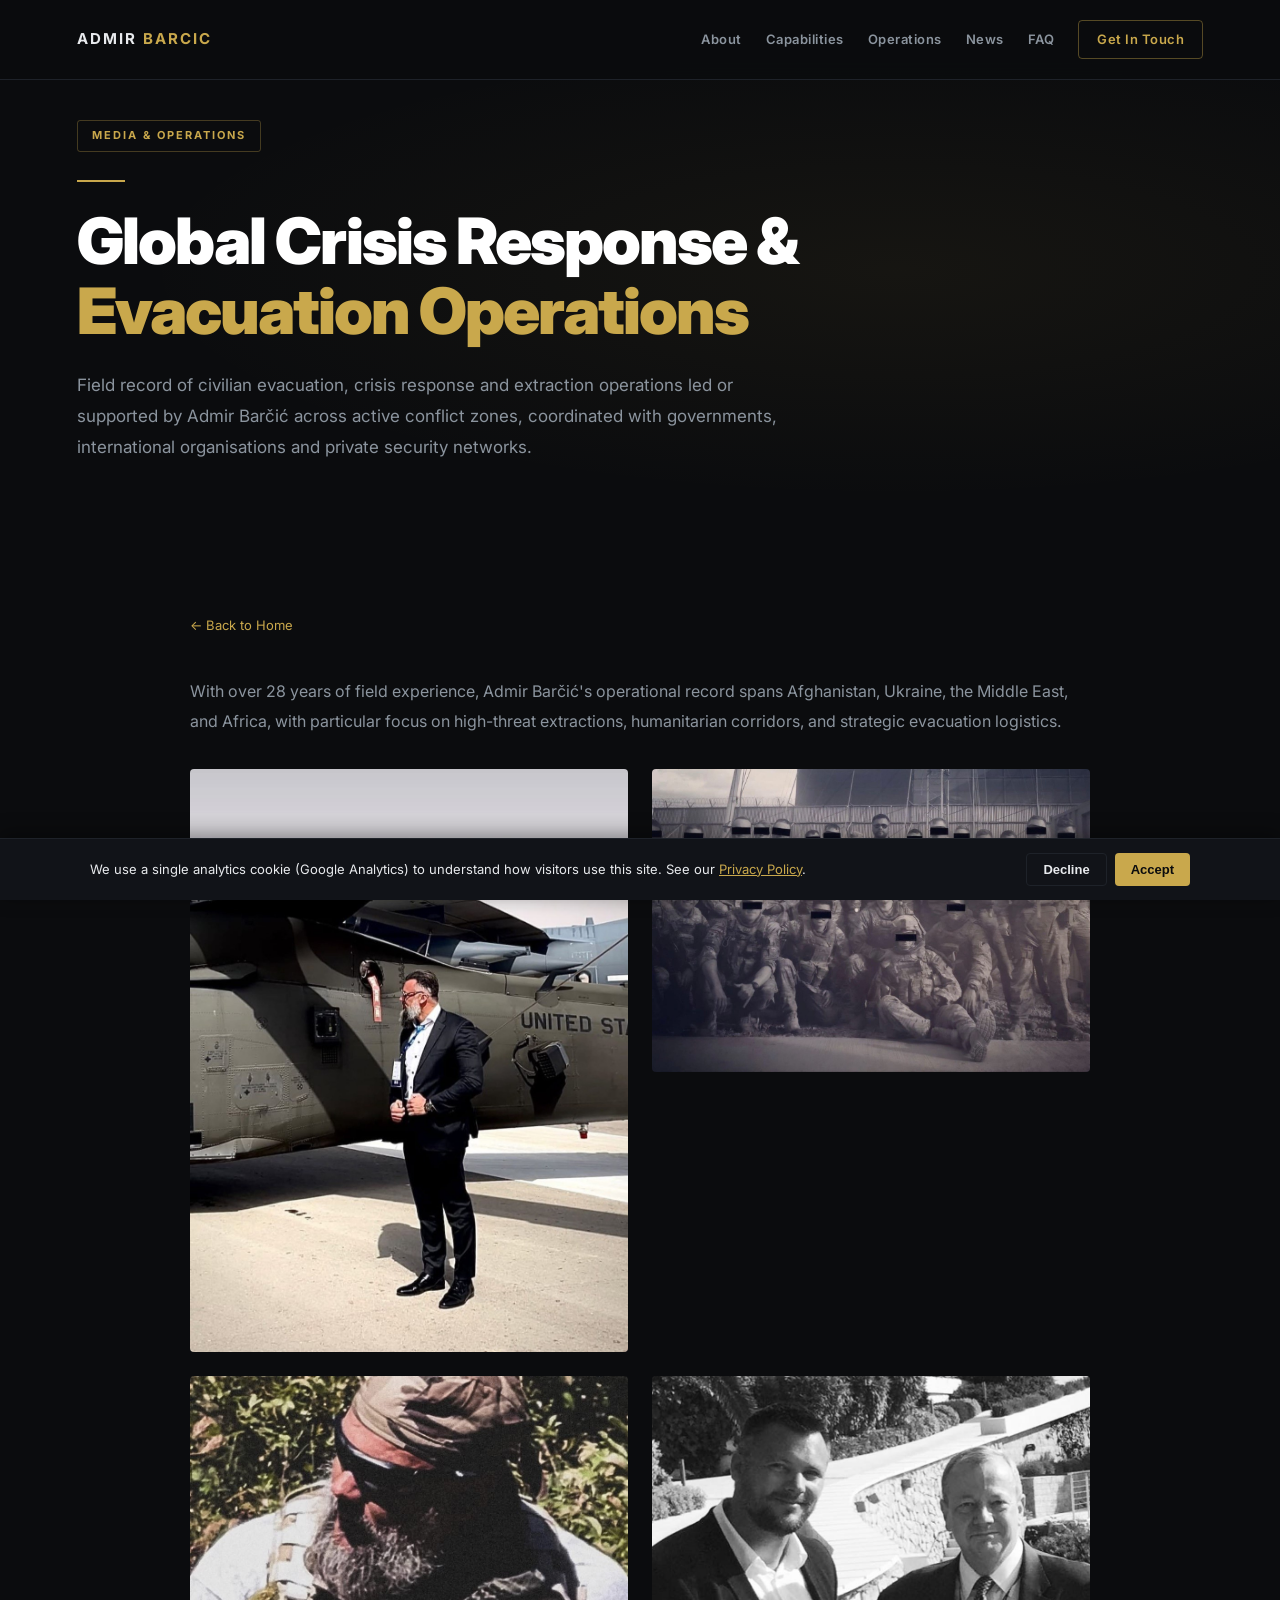
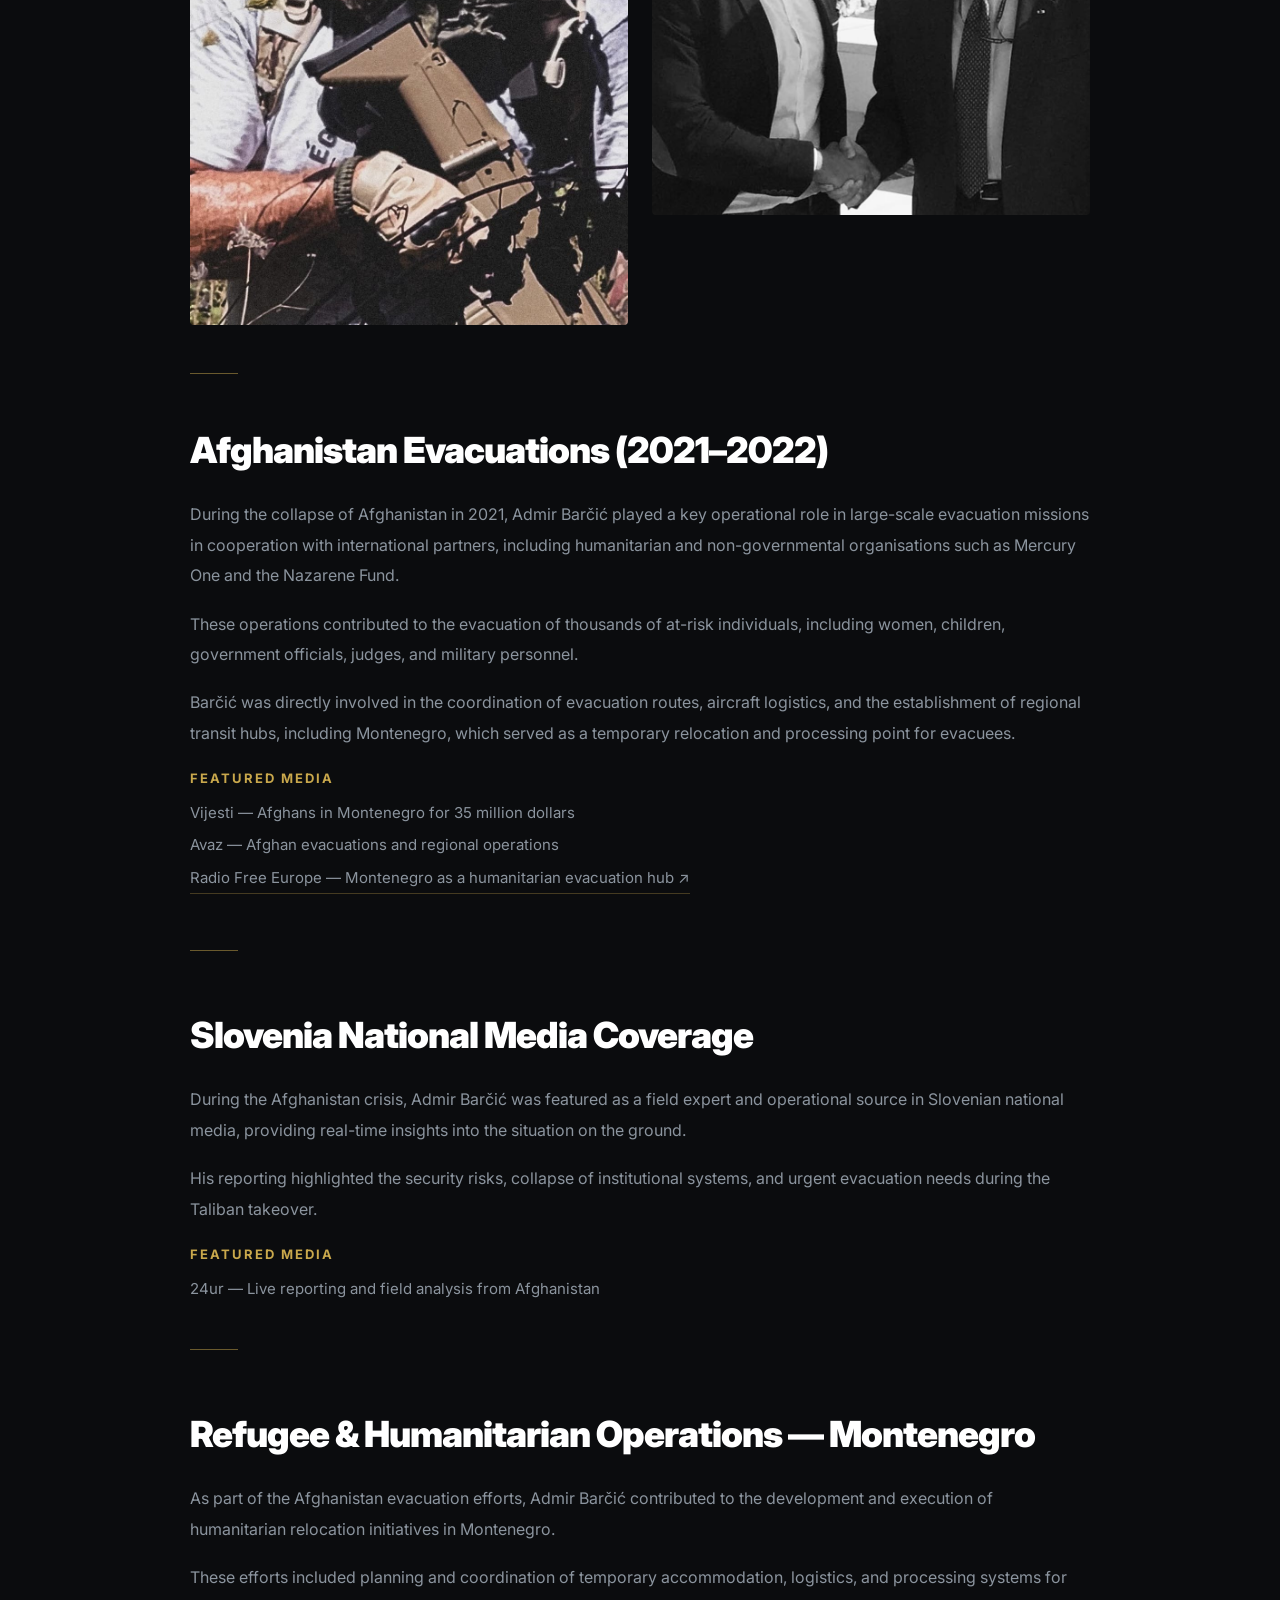
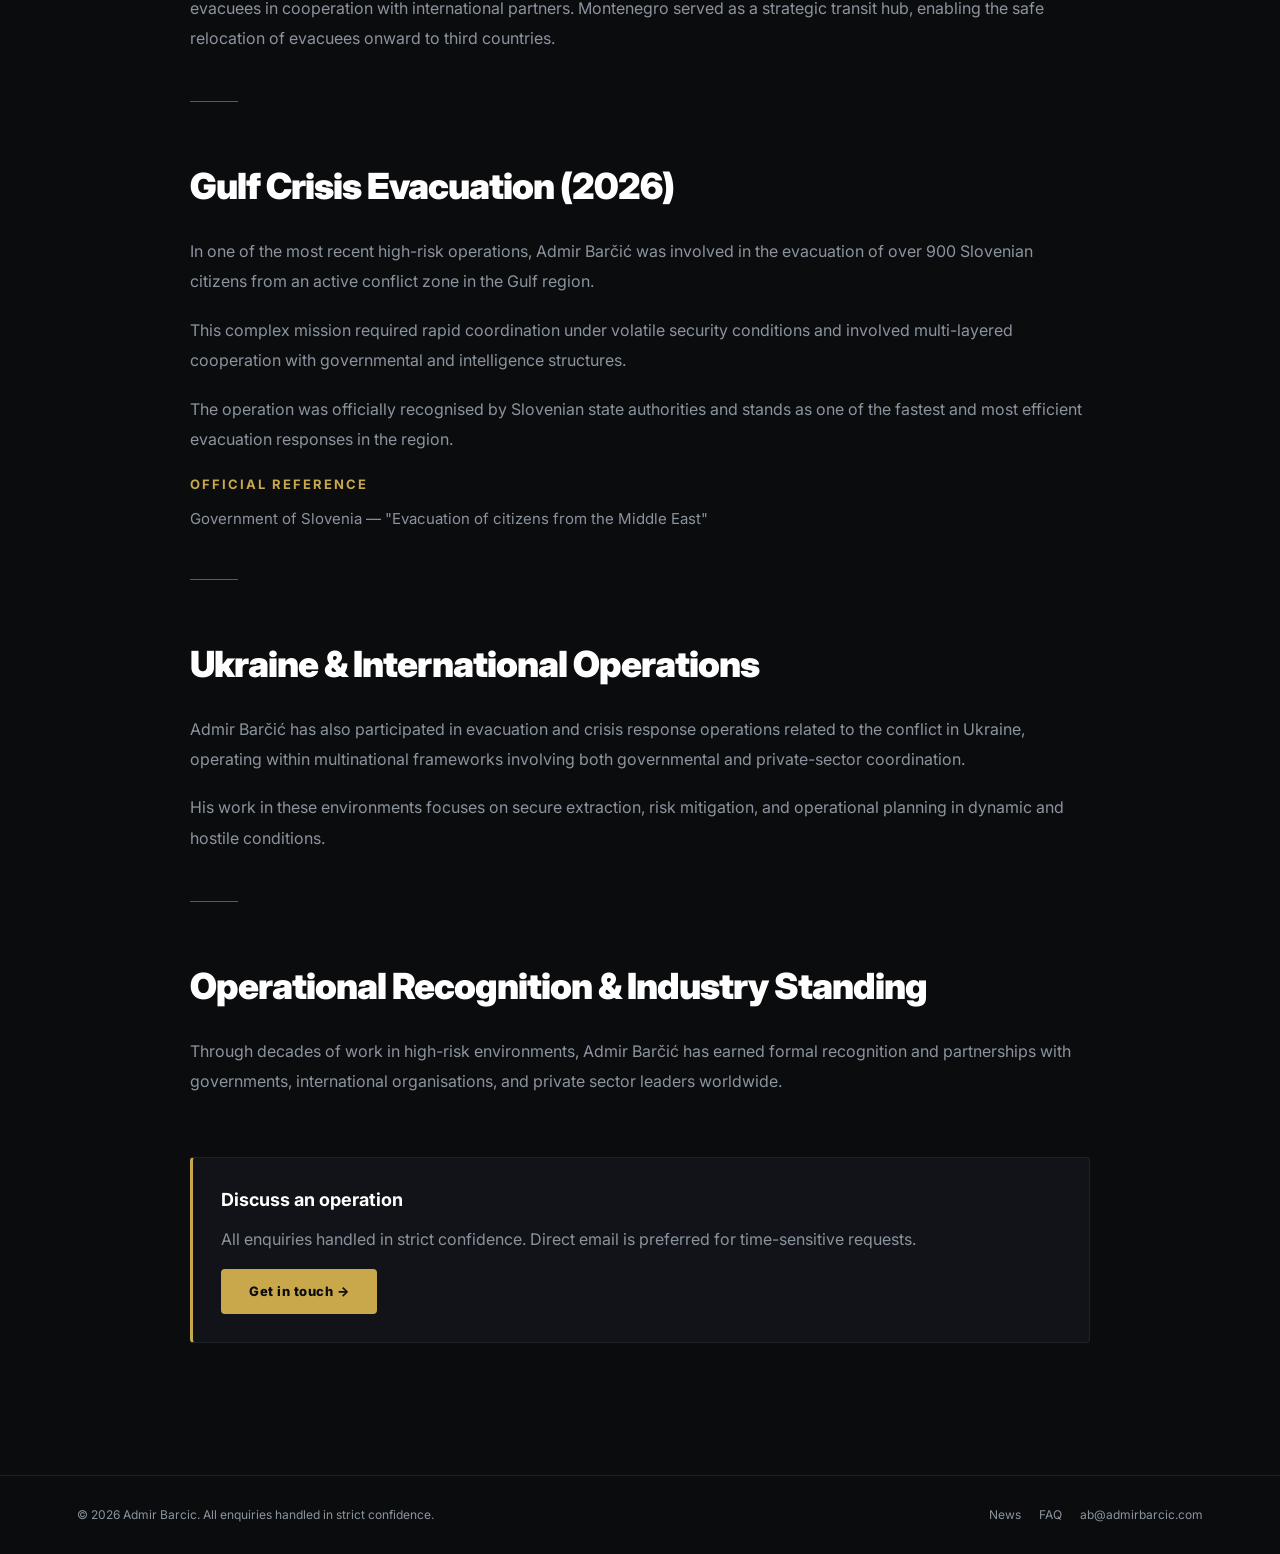
==== operations/index.html @ 255af3ea "AEO/SEO: add News/FAQ nav+footer links to operations page" ====
<!DOCTYPE html>
<html lang="en">
<head>
<meta charset="UTF-8">
<meta name="viewport" content="width=device-width,initial-scale=1">
<title>Operations — Global Crisis Response & Evacuation | Admir Barčić</title>
<meta name="description" content="Field record: Afghanistan evacuations (2021-2022), Slovenia national media coverage, Montenegro humanitarian hub, Gulf Crisis evacuation (2026), Ukraine operations.">
<meta name="robots" content="index, follow">
<link rel="canonical" href="https://admirbarcic.com/operations/">
<meta property="og:type" content="article">
<meta property="og:url" content="https://admirbarcic.com/operations/">
<meta property="og:title" content="Operations — Global Crisis Response & Evacuation | Admir Barčić">
<meta property="og:description" content="Field record spanning Afghanistan, Slovenia media coverage, Montenegro humanitarian hub, Gulf Crisis 2026, and Ukraine operations.">
<meta property="og:image" content="https://admirbarcic.com/og-image.png">
<meta name="twitter:card" content="summary_large_image">
<meta name="twitter:title" content="Operations — Global Crisis Response & Evacuation | Admir Barčić">
<meta name="twitter:description" content="Field record from Afghanistan to Ukraine to the Gulf.">
<meta name="twitter:image" content="https://admirbarcic.com/og-image.png">
<link rel="icon" type="image/svg+xml" href="data:image/svg+xml,<svg xmlns='http://www.w3.org/2000/svg' viewBox='0 0 100 100'><rect width='100' height='100' rx='12' fill='%230b0c0e'/><text y='.9em' font-size='80' x='10' fill='%23c9a84c' font-family='serif' font-weight='bold'>A</text></svg>">
<link rel="preconnect" href="https://fonts.googleapis.com">
<link rel="preconnect" href="https://fonts.gstatic.com" crossorigin>
<link href="https://fonts.googleapis.com/css2?family=Inter:wght@400;500;600;700;800;900&display=swap" rel="stylesheet">
<script type="application/ld+json">
{"@context":"https://schema.org","@graph":[
{"@type":"Article","@id":"https://admirbarcic.com/operations/#article","headline":"Global Crisis Response & Evacuation Operations","url":"https://admirbarcic.com/operations/","author":{"@id":"https://admirbarcic.com/#person"},"publisher":{"@id":"https://admirbarcic.com/#person"},"inLanguage":"en","image":"https://admirbarcic.com/og-image.png"},
{"@type":"BreadcrumbList","itemListElement":[
{"@type":"ListItem","position":1,"name":"Home","item":"https://admirbarcic.com/"},
{"@type":"ListItem","position":2,"name":"Operations","item":"https://admirbarcic.com/operations/"}
]}
]}
</script>
<style>
*{box-sizing:border-box;margin:0;padding:0}
:root{--bg:#0b0c0e;--surface:#111318;--border:#1e2229;--text:#e8eaed;--muted:#8b949e;--accent:#c9a84c;--accent-dim:rgba(201,168,76,.1)}
html,body{background:var(--bg);color:var(--text);font-family:'Inter',sans-serif;line-height:1.6;-webkit-font-smoothing:antialiased;overflow-x:hidden}
nav{position:fixed;top:0;left:0;right:0;z-index:100;padding:20px 6%;display:flex;justify-content:space-between;align-items:center;border-bottom:1px solid var(--border);background:rgba(11,12,14,.92);backdrop-filter:blur(12px)}
.logo{font-size:15px;font-weight:700;letter-spacing:2px;text-transform:uppercase;color:var(--text);text-decoration:none}
.logo span{color:var(--accent)}
nav .nav-link{font-size:13px;font-weight:600;color:var(--muted);text-decoration:none;padding:8px 0;letter-spacing:.5px;transition:.2s}
nav .nav-link:hover{color:var(--accent)}
nav .nav-cta{font-size:13px;font-weight:600;color:var(--accent);text-decoration:none;border:1px solid rgba(201,168,76,.4);padding:8px 18px;border-radius:4px;letter-spacing:.5px;transition:.2s}
nav .nav-cta:hover{background:var(--accent-dim)}
nav .nav-links{display:flex;gap:24px;align-items:center;flex-wrap:wrap}
.hero{min-height:60vh;display:flex;align-items:center;padding:120px 6% 60px;position:relative;overflow:hidden}
.hero::before{content:'';position:absolute;top:0;left:0;right:0;bottom:0;background:radial-gradient(ellipse at 70% 50%,rgba(201,168,76,.06) 0%,transparent 60%)}
.hero-inner{max-width:900px;position:relative;z-index:1}
.hero-badge{display:inline-flex;align-items:center;gap:8px;font-size:11px;font-weight:700;text-transform:uppercase;letter-spacing:2px;color:var(--accent);margin-bottom:28px;padding:6px 14px;border:1px solid rgba(201,168,76,.3);border-radius:3px}
h1{font-size:clamp(36px,6vw,64px);font-weight:900;letter-spacing:-2px;line-height:1.1;margin-bottom:24px;color:#fff}
h1 span{color:var(--accent)}
.hero-sub{font-size:17px;color:var(--muted);max-width:720px;line-height:1.8}
.hero-divider{width:48px;height:2px;background:var(--accent);margin-bottom:24px}
section{padding:72px 6%}
.section-inner{max-width:900px;margin:0 auto}
h2{font-size:clamp(24px,3.4vw,36px);font-weight:900;letter-spacing:-1px;color:#fff;margin:56px 0 20px}
h2:first-of-type{margin-top:0}
p{font-size:16px;color:var(--muted);line-height:1.9;margin-bottom:18px}
strong{color:#fff}
.divider{width:48px;height:1px;background:var(--accent);margin:48px 0;opacity:.5}
.gallery{display:grid;grid-template-columns:repeat(2,1fr);gap:24px;margin:32px 0 48px}
@media(max-width:768px){.gallery{grid-template-columns:1fr}}
.gallery img{width:100%;height:auto;border-radius:4px;display:block}
.media-list{margin:20px 0}
.media-label{font-size:13px;font-weight:700;text-transform:uppercase;letter-spacing:2px;color:var(--accent);margin-bottom:12px;display:block}
.media-link{display:block;font-size:15px;color:var(--muted);text-decoration:none;margin-bottom:8px;line-height:1.6}
.media-link.external{border-bottom:1px solid rgba(201,168,76,.3);padding-bottom:3px;display:inline-block;transition:.2s}
.media-link.external:hover{color:var(--accent);border-bottom-color:var(--accent)}
.cta-inline{background:var(--surface);border:1px solid var(--border);border-left:3px solid var(--accent);padding:28px;border-radius:4px;margin:60px 0}
.cta-inline h3{color:#fff;font-size:18px;margin:0 0 10px}
.cta-inline p{margin:0 0 14px}
.cta-btn{display:inline-block;background:var(--accent);color:#0b0c0e;padding:12px 28px;font-size:13px;font-weight:800;text-decoration:none;letter-spacing:.5px;border-radius:4px;transition:.2s}
.cta-btn:hover{opacity:.85}
.back-link{display:inline-flex;align-items:center;gap:8px;font-size:13px;color:var(--accent);text-decoration:none;margin-bottom:40px;transition:.2s}
.back-link:hover{opacity:.7}
footer{border-top:1px solid var(--border);padding:28px 6%;display:flex;justify-content:space-between;align-items:center;flex-wrap:wrap;gap:12px}
footer p{font-size:12px;color:var(--muted);margin:0}
footer a{font-size:12px;color:var(--muted);text-decoration:none}
footer a:hover{color:var(--accent)}
</style>
</head>
<body>

<nav>
<a href="/" class="logo">Admir <span>Barcic</span></a>
<div class="nav-links">
<a href="/about.html" class="nav-link">About</a>
<a href="/capabilities.html" class="nav-link">Capabilities</a>
<a href="/operations/" class="nav-link">Operations</a>
<a href="/#news" class="nav-link">News</a>
<a href="/faq.html" class="nav-link">FAQ</a>
<a href="/contact.html" class="nav-cta">Get In Touch</a>
</div>
</nav>

<div class="hero">
<div class="hero-inner">
<div class="hero-badge">Media & Operations</div>
<div class="hero-divider"></div>
<h1>Global Crisis Response &<br><span>Evacuation Operations</span></h1>
<p class="hero-sub">Field record of civilian evacuation, crisis response and extraction operations led or supported by Admir Barčić across active conflict zones, coordinated with governments, international organisations and private security networks.</p>
</div>
</div>

<section>
<div class="section-inner">
<a href="/" class="back-link">&larr; Back to Home</a>

<p>With over 28 years of field experience, Admir Barčić's operational record spans Afghanistan, Ukraine, the Middle East, and Africa, with particular focus on high-threat extractions, humanitarian corridors, and strategic evacuation logistics.</p>

<div class="gallery">
<img src="admir-1.jpg" alt="Admir Barčić - Field Operations" width="800" height="533" loading="lazy" decoding="async">
<img src="admir-2.jpg" alt="Global Crisis Response" width="800" height="533" loading="lazy" decoding="async">
<img src="admir-3.jpg" alt="Evacuation Operations" width="800" height="533" loading="lazy" decoding="async">
<img src="admir-4.jpg" alt="International Security Operations" width="800" height="533" loading="lazy" decoding="async">
</div>

<div class="divider"></div>

<h2>Afghanistan Evacuations (2021&ndash;2022)</h2>
<p>During the collapse of Afghanistan in 2021, Admir Barčić played a key operational role in large-scale evacuation missions in cooperation with international partners, including humanitarian and non-governmental organisations such as Mercury One and the Nazarene Fund.</p>
<p>These operations contributed to the evacuation of thousands of at-risk individuals, including women, children, government officials, judges, and military personnel.</p>
<p>Barčić was directly involved in the coordination of evacuation routes, aircraft logistics, and the establishment of regional transit hubs, including Montenegro, which served as a temporary relocation and processing point for evacuees.</p>
<div class="media-list">
<span class="media-label">Featured Media</span>
<span class="media-link">Vijesti &mdash; Afghans in Montenegro for 35 million dollars</span>
<span class="media-link">Avaz &mdash; Afghan evacuations and regional operations</span>
<a href="https://www.rferl.org/a/afghanistan-refugees-temporary-shelter/31436583.html" target="_blank" rel="noopener" class="media-link external">Radio Free Europe &mdash; Montenegro as a humanitarian evacuation hub &#8599;</a>
</div>

<div class="divider"></div>

<h2>Slovenia National Media Coverage</h2>
<p>During the Afghanistan crisis, Admir Barčić was featured as a field expert and operational source in Slovenian national media, providing real-time insights into the situation on the ground.</p>
<p>His reporting highlighted the security risks, collapse of institutional systems, and urgent evacuation needs during the Taliban takeover.</p>
<div class="media-list">
<span class="media-label">Featured Media</span>
<span class="media-link">24ur &mdash; Live reporting and field analysis from Afghanistan</span>
</div>

<div class="divider"></div>

<h2>Refugee & Humanitarian Operations &mdash; Montenegro</h2>
<p>As part of the Afghanistan evacuation efforts, Admir Barčić contributed to the development and execution of humanitarian relocation initiatives in Montenegro.</p>
<p>These efforts included planning and coordination of temporary accommodation, logistics, and processing systems for evacuees in cooperation with international partners. Montenegro served as a strategic transit hub, enabling the safe relocation of evacuees onward to third countries.</p>

<div class="divider"></div>

<h2>Gulf Crisis Evacuation (2026)</h2>
<p>In one of the most recent high-risk operations, Admir Barčić was involved in the evacuation of over 900 Slovenian citizens from an active conflict zone in the Gulf region.</p>
<p>This complex mission required rapid coordination under volatile security conditions and involved multi-layered cooperation with governmental and intelligence structures.</p>
<p>The operation was officially recognised by Slovenian state authorities and stands as one of the fastest and most efficient evacuation responses in the region.</p>
<div class="media-list">
<span class="media-label">Official Reference</span>
<span class="media-link">Government of Slovenia &mdash; "Evacuation of citizens from the Middle East"</span>
</div>

<div class="divider"></div>

<h2>Ukraine & International Operations</h2>
<p>Admir Barčić has also participated in evacuation and crisis response operations related to the conflict in Ukraine, operating within multinational frameworks involving both governmental and private-sector coordination.</p>
<p>His work in these environments focuses on secure extraction, risk mitigation, and operational planning in dynamic and hostile conditions.</p>

<div class="divider"></div>

<h2>Operational Recognition & Industry Standing</h2>
<p>Through decades of work in high-risk environments, Admir Barčić has earned formal recognition and partnerships with governments, international organisations, and private sector leaders worldwide.</p>

<div class="cta-inline">
<h3>Discuss an operation</h3>
<p>All enquiries handled in strict confidence. Direct email is preferred for time-sensitive requests.</p>
<a href="/contact.html" class="cta-btn">Get in touch &rarr;</a>
</div>

</div>
</section>

<footer>
<p>&copy; 2026 Admir Barcic. All enquiries handled in strict confidence.</p>
<div style="display:flex;gap:18px;flex-wrap:wrap">
<a href="/#news">News</a>
<a href="/faq.html">FAQ</a>
<a href="mailto:ab@admirbarcic.com">ab@admirbarcic.com</a>
</div>
</footer>

<script src="/js/analytics.js" defer></script>

</body>
</html>
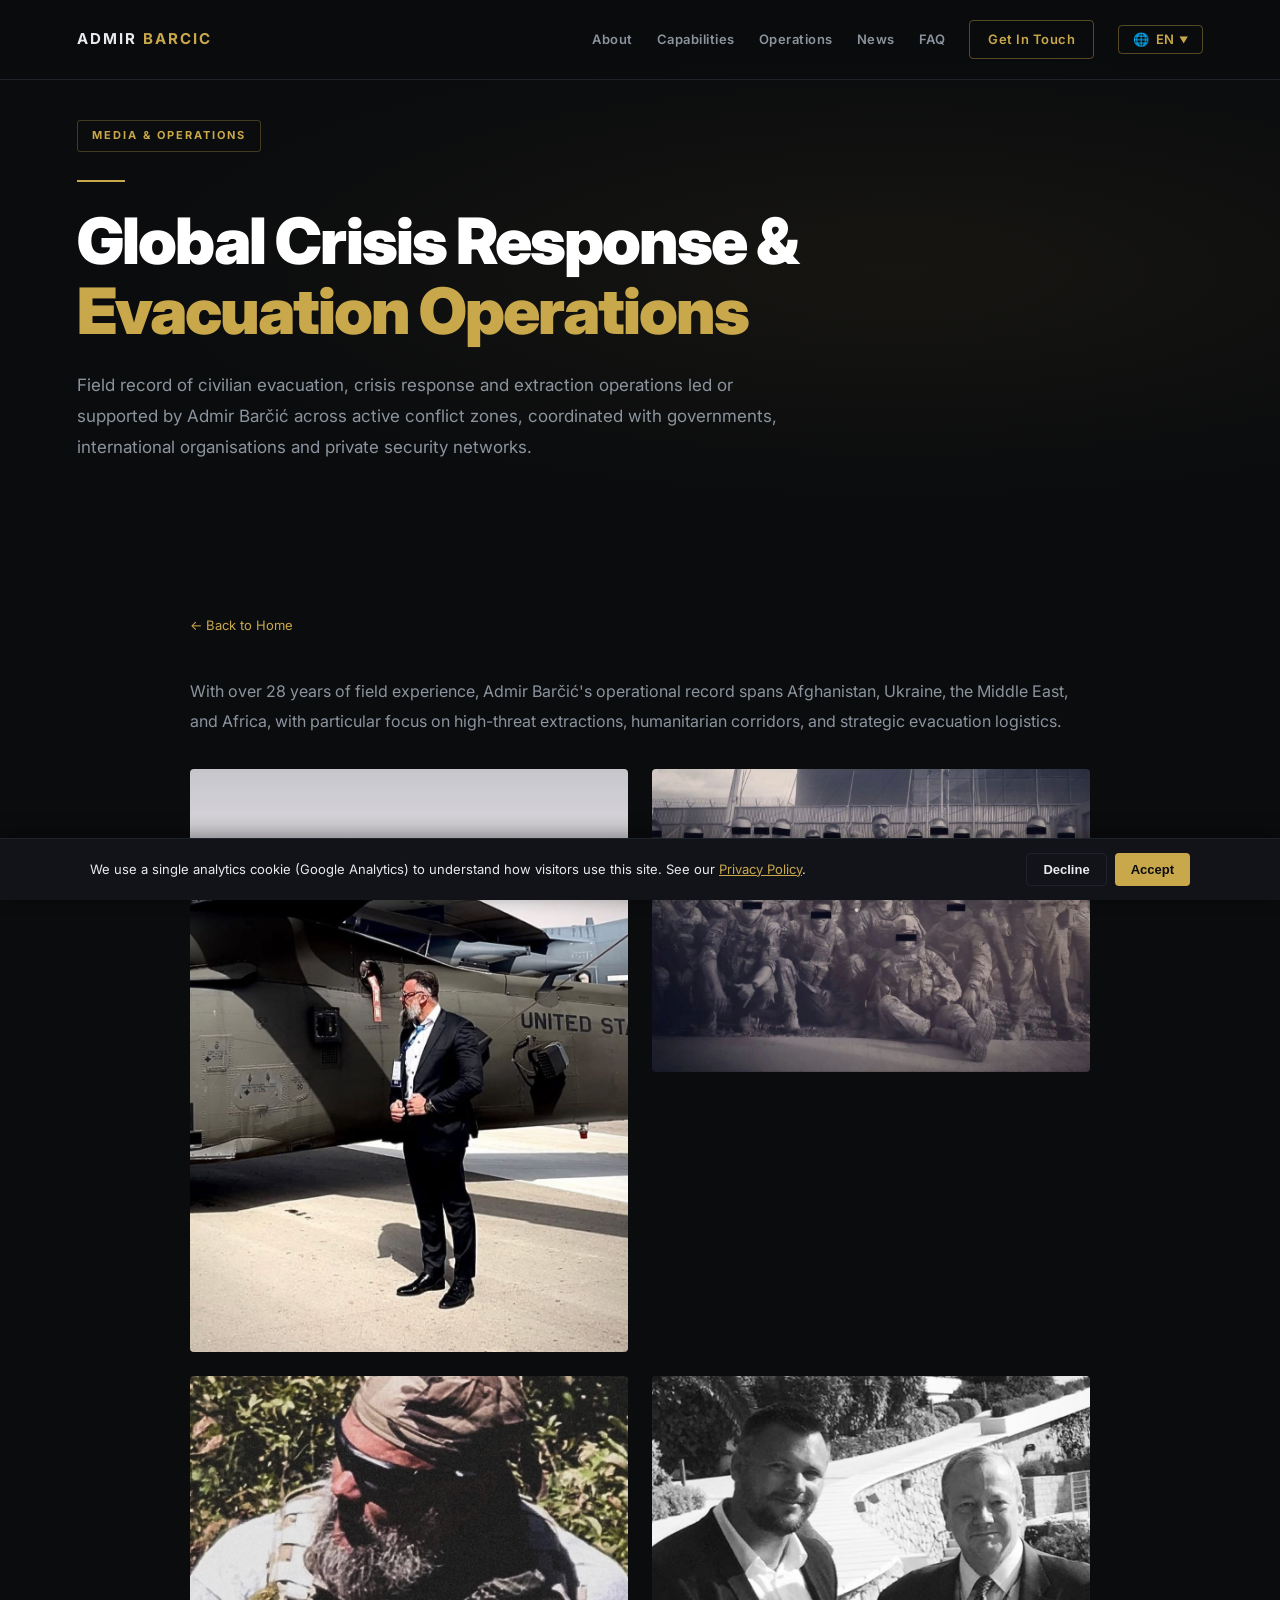
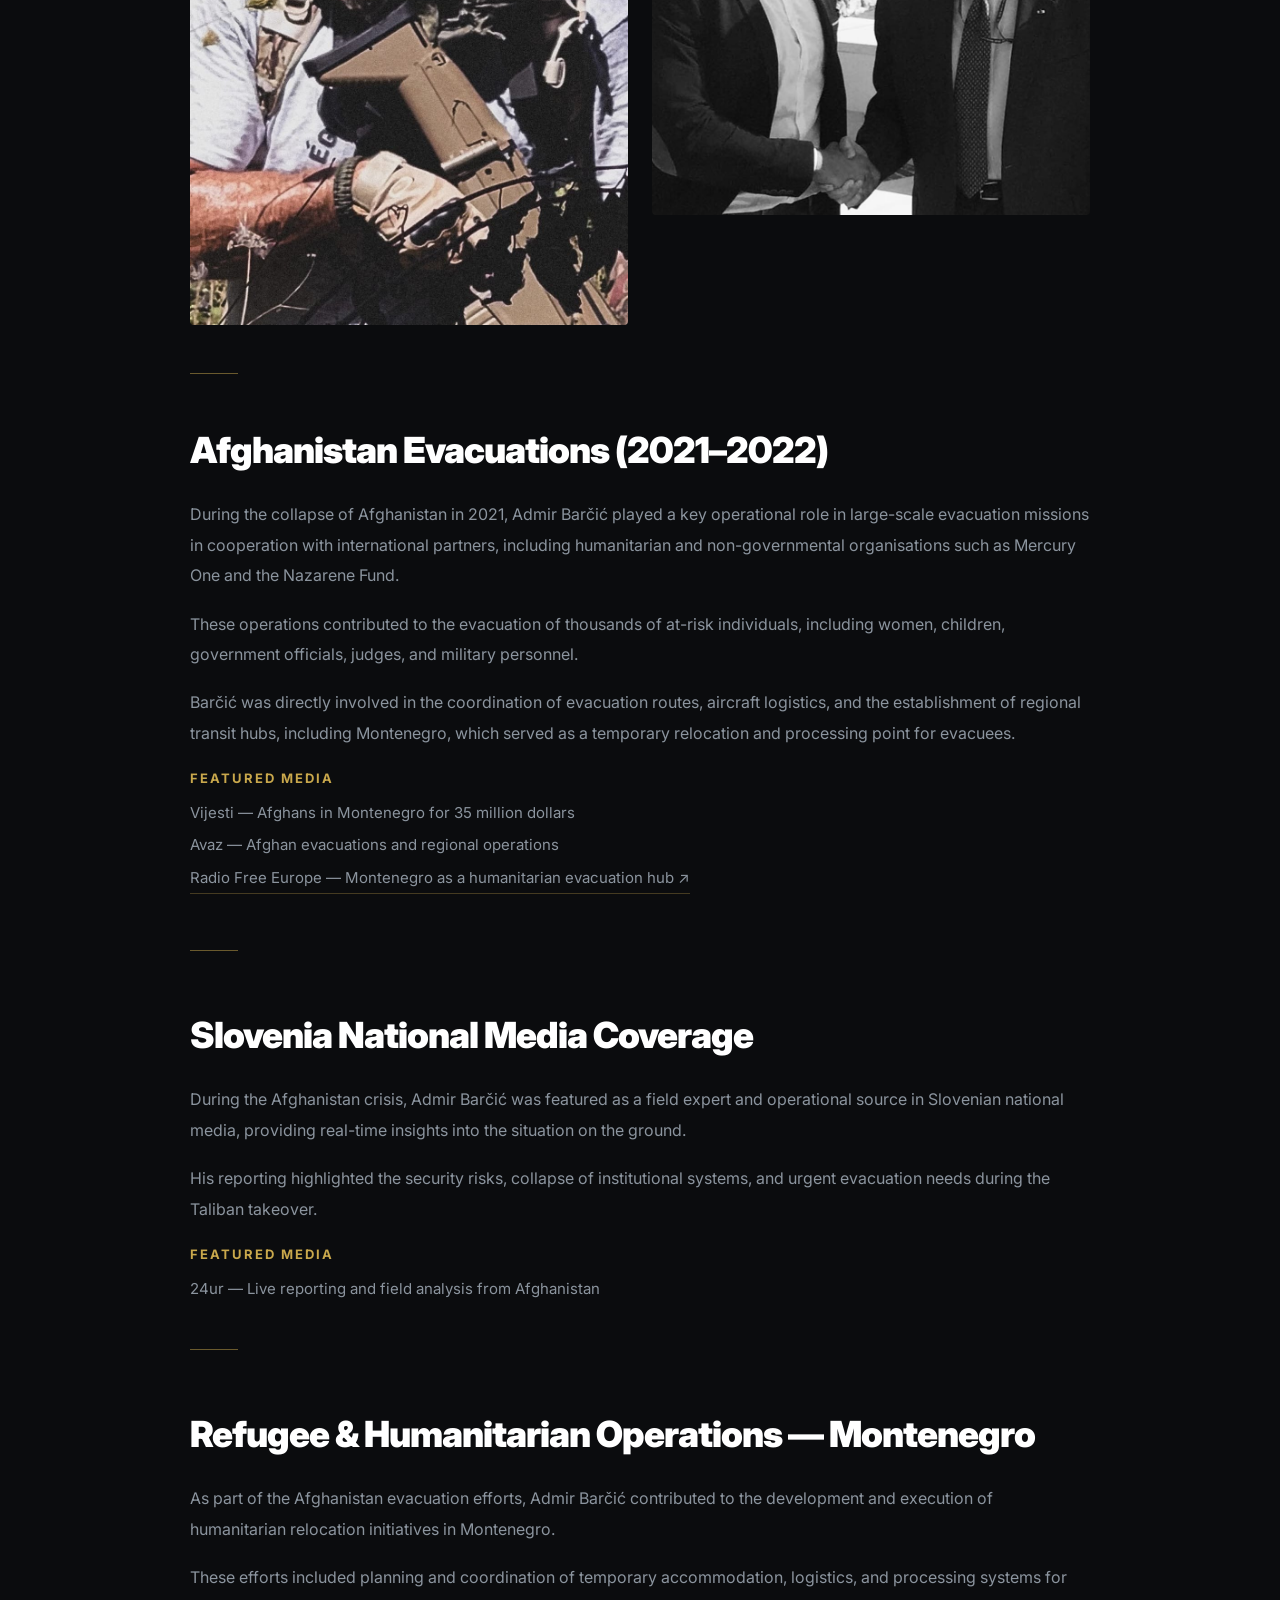
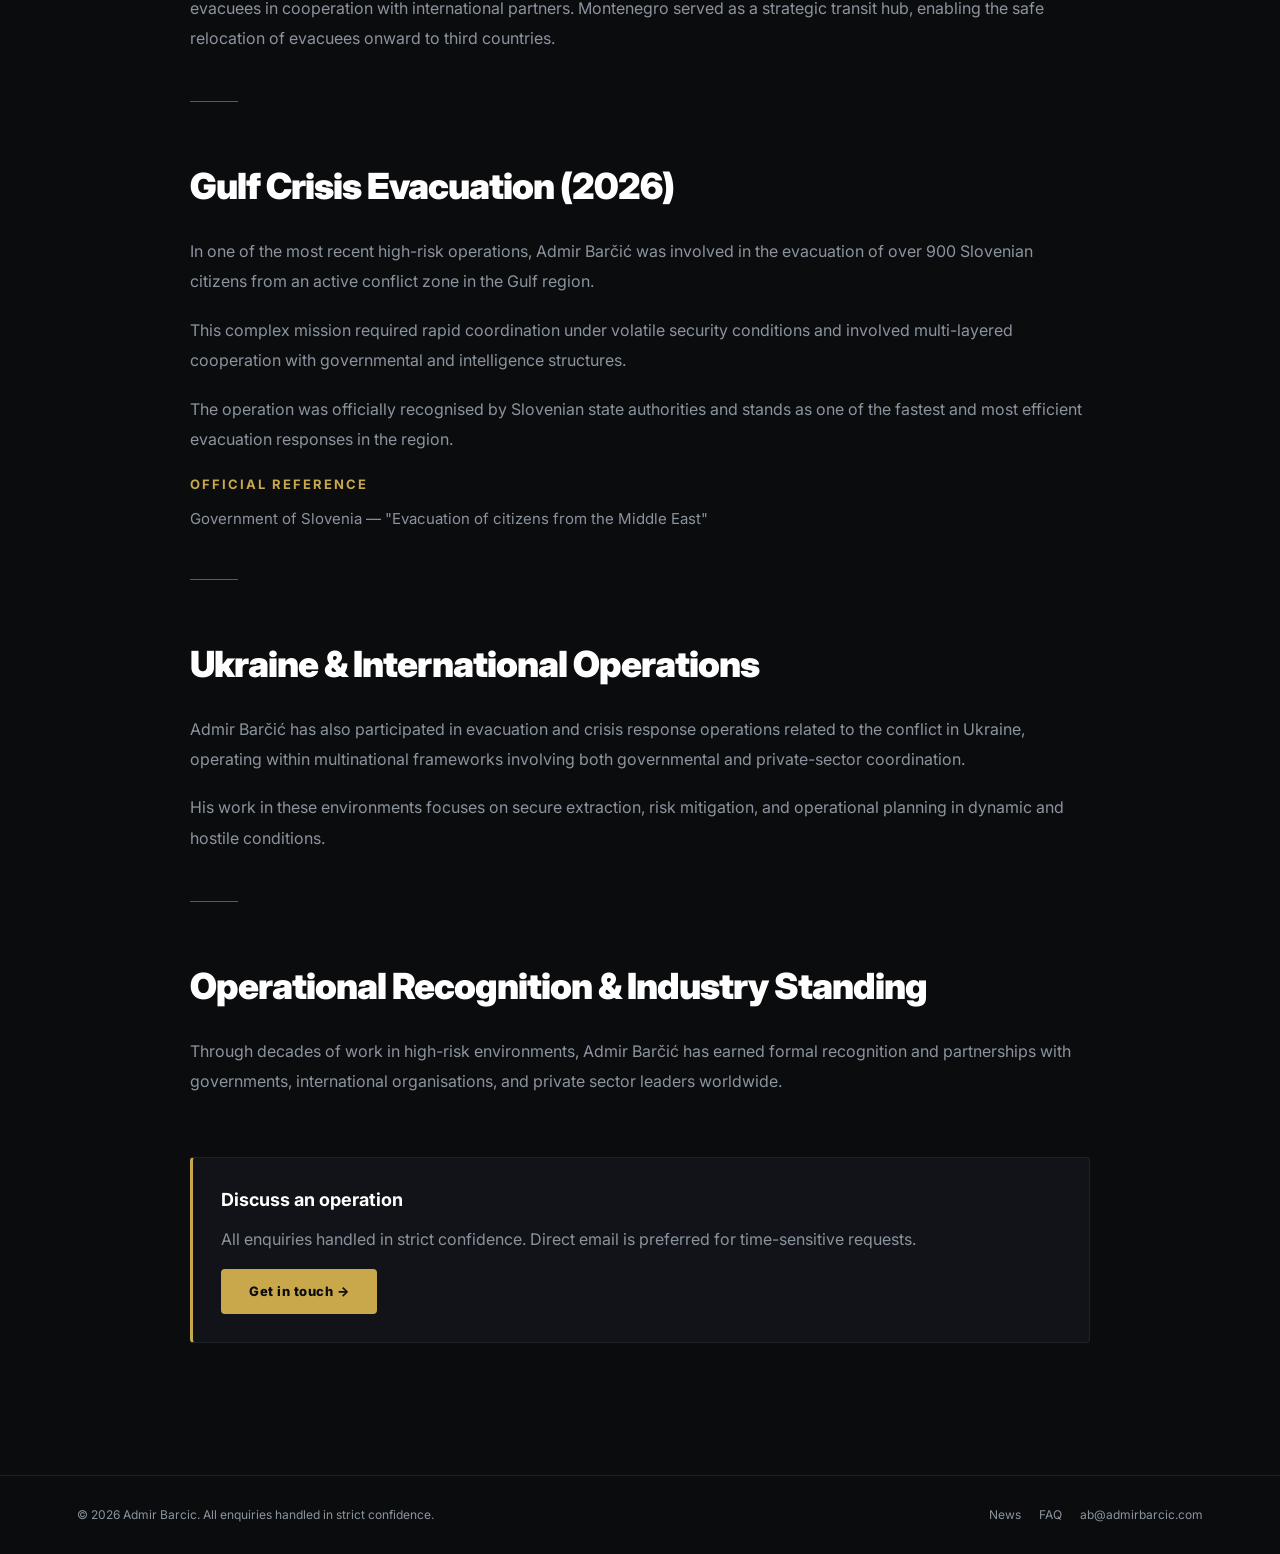
==== commit 56bc1595: "Add language switcher to all pages Restores the in-progress lang-switcher work: adds js/lang-switche" ====
--- a/operations/index.html
+++ b/operations/index.html
@@ -182,6 +182,7 @@
 </div>
 </footer>
 
+<script src="/js/lang-switcher.js" defer></script>
 <script src="/js/analytics.js" defer></script>
 
 </body>
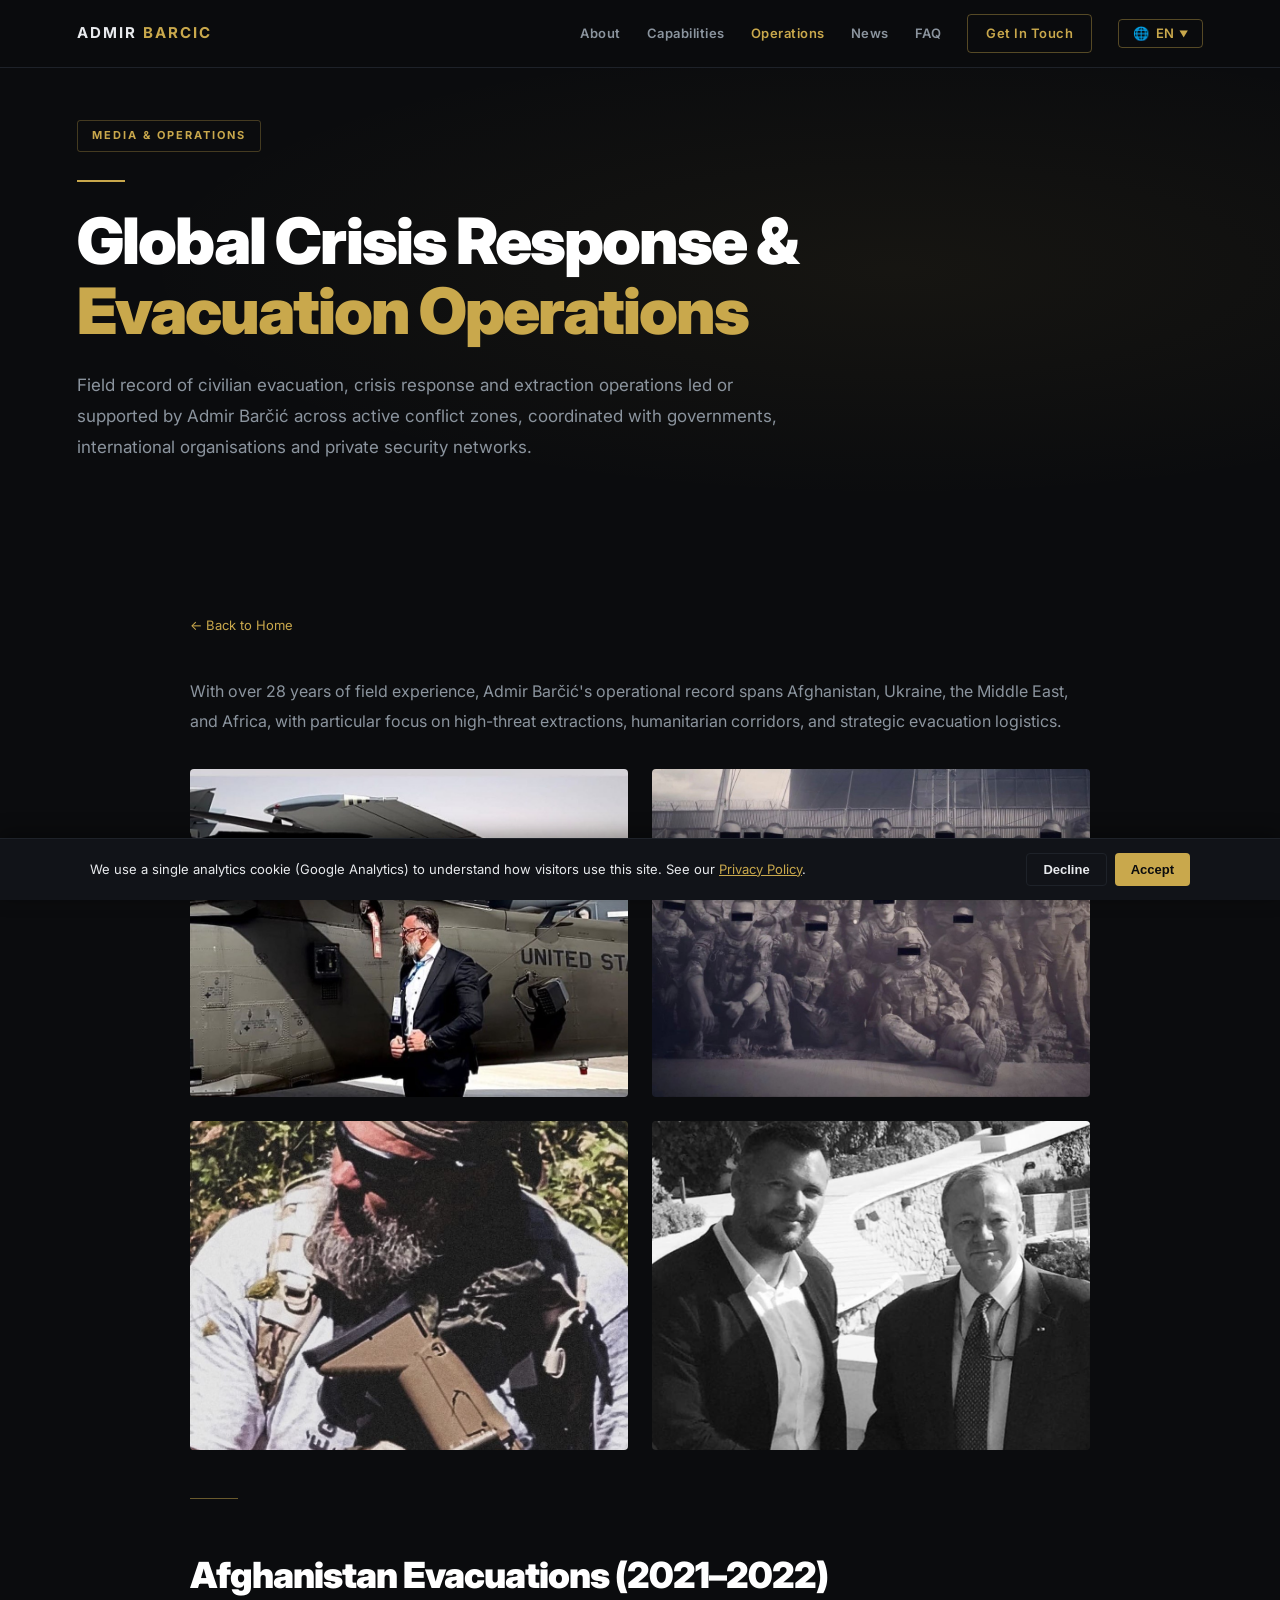
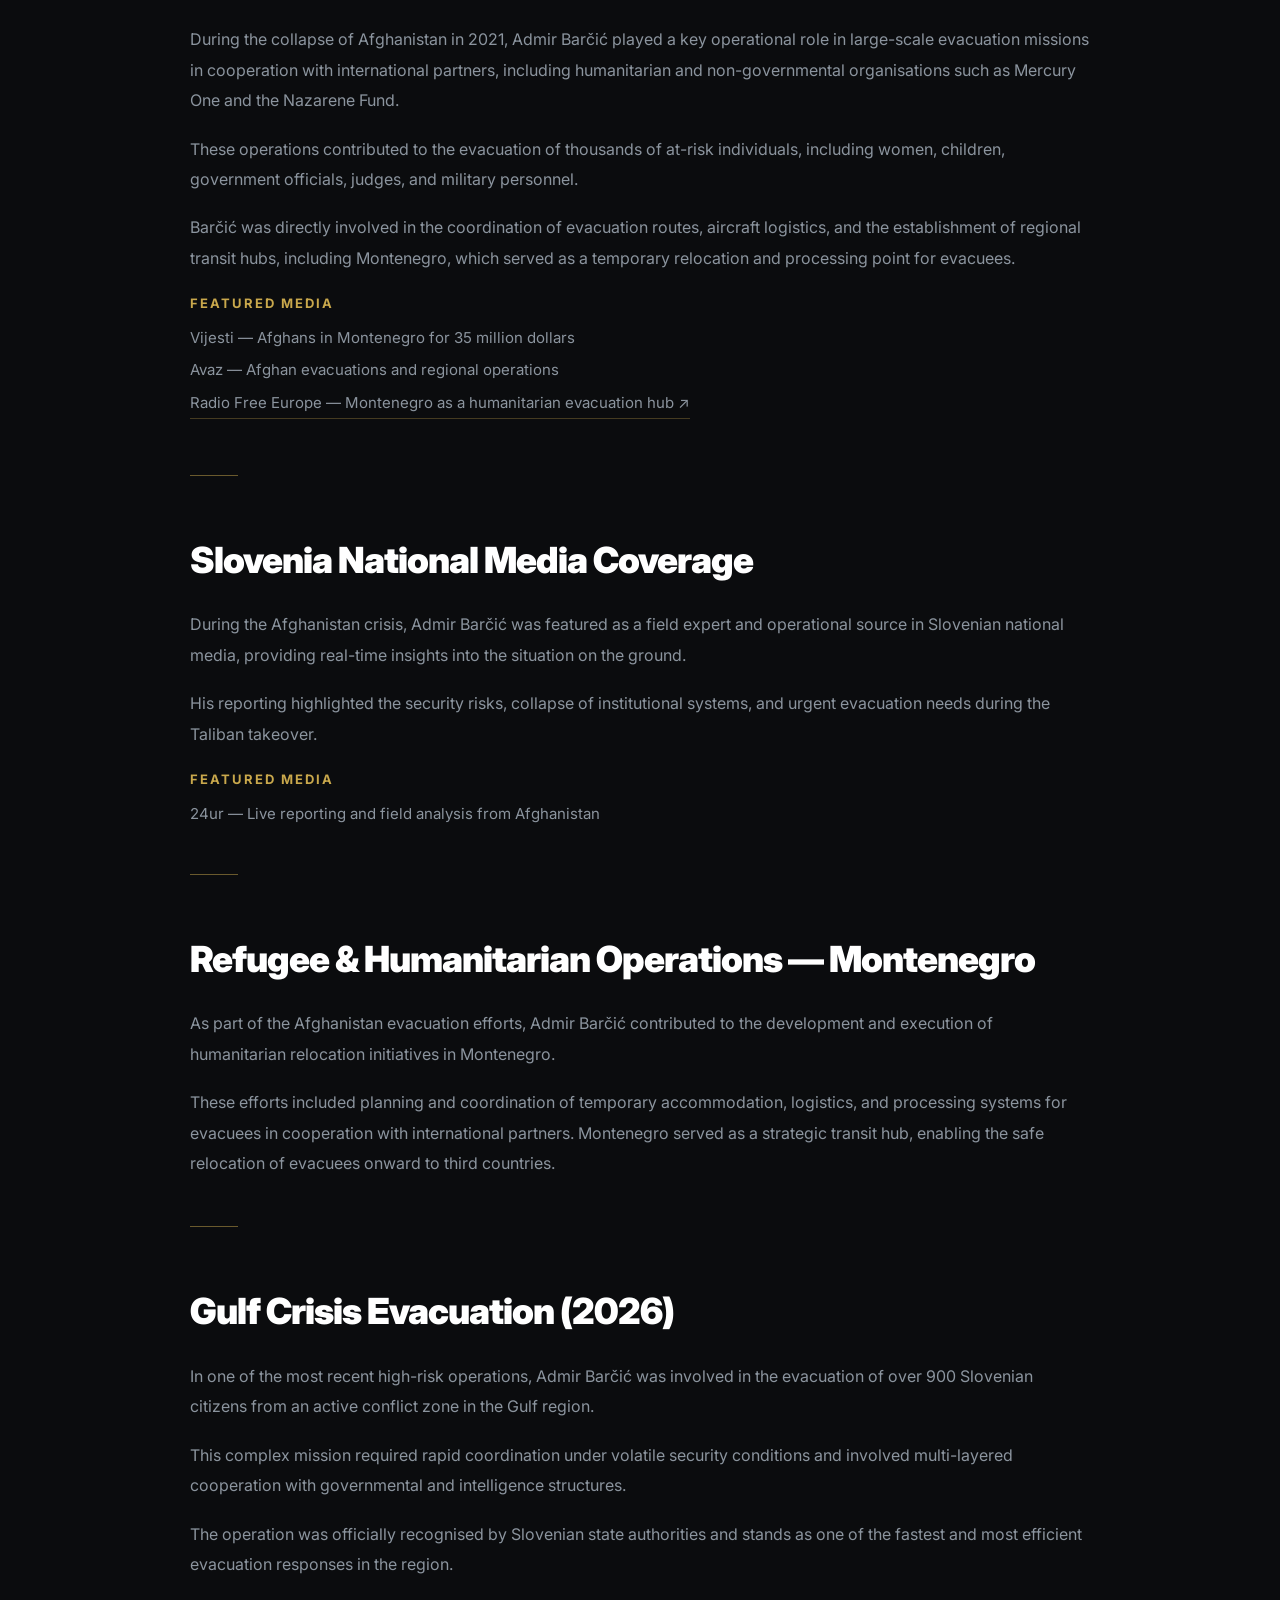
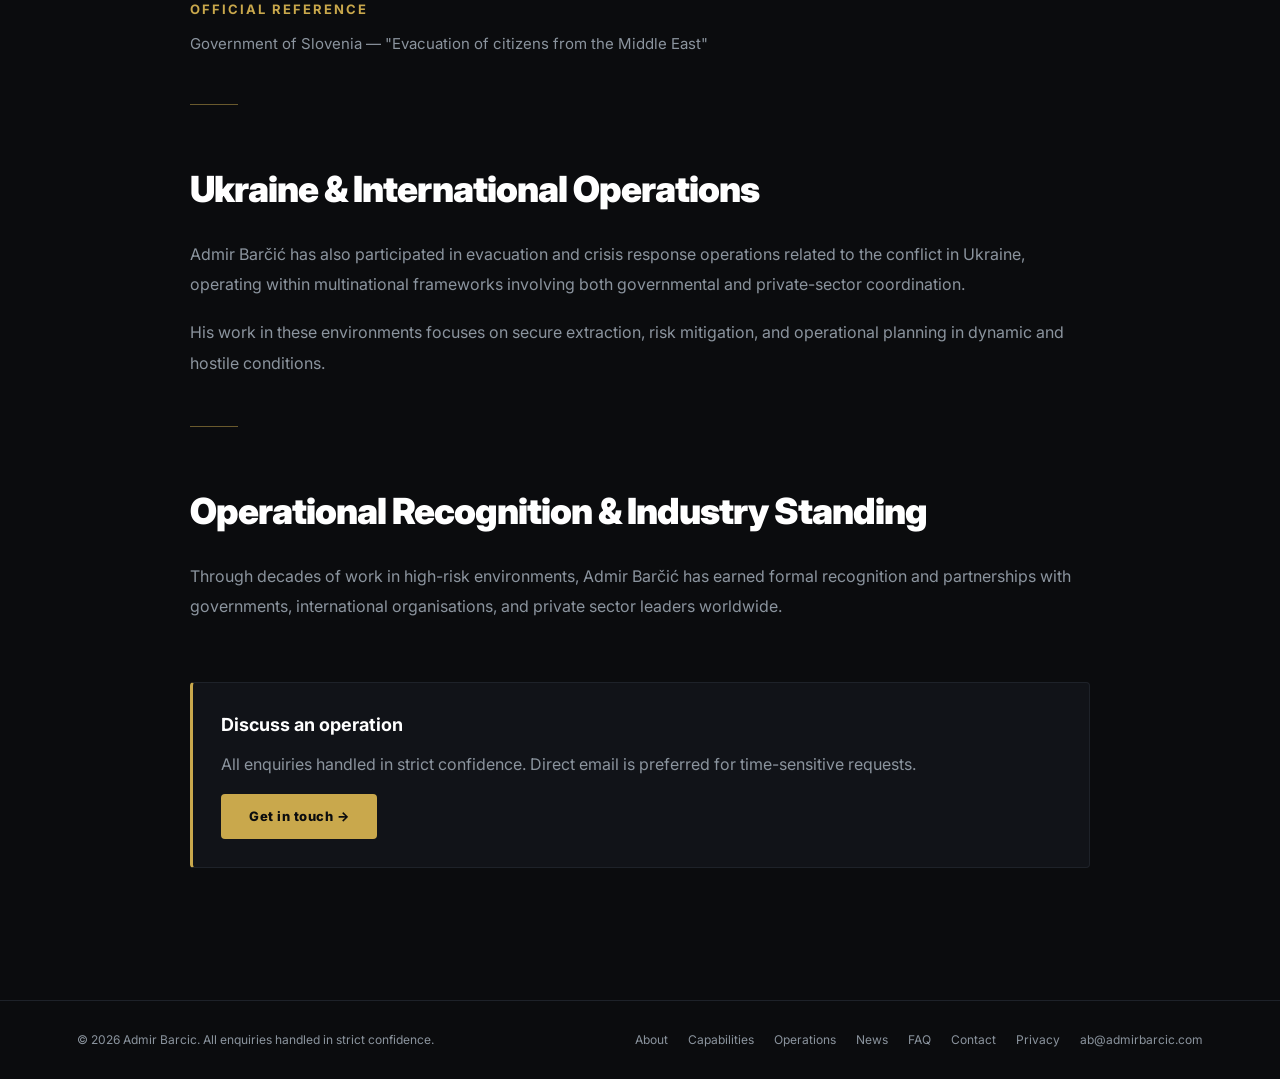
==== commit 10a552c1: "Tidy site: mobile nav, consistent chrome, condensed homepage Navigation - Add a hamburger menu below" ====
--- a/operations/index.html
+++ b/operations/index.html
@@ -29,18 +29,11 @@
 ]}
 ]}
 </script>
+<link rel="stylesheet" href="/css/site.css">
 <style>
 *{box-sizing:border-box;margin:0;padding:0}
 :root{--bg:#0b0c0e;--surface:#111318;--border:#1e2229;--text:#e8eaed;--muted:#8b949e;--accent:#c9a84c;--accent-dim:rgba(201,168,76,.1)}
 html,body{background:var(--bg);color:var(--text);font-family:'Inter',sans-serif;line-height:1.6;-webkit-font-smoothing:antialiased;overflow-x:hidden}
-nav{position:fixed;top:0;left:0;right:0;z-index:100;padding:20px 6%;display:flex;justify-content:space-between;align-items:center;border-bottom:1px solid var(--border);background:rgba(11,12,14,.92);backdrop-filter:blur(12px)}
-.logo{font-size:15px;font-weight:700;letter-spacing:2px;text-transform:uppercase;color:var(--text);text-decoration:none}
-.logo span{color:var(--accent)}
-nav .nav-link{font-size:13px;font-weight:600;color:var(--muted);text-decoration:none;padding:8px 0;letter-spacing:.5px;transition:.2s}
-nav .nav-link:hover{color:var(--accent)}
-nav .nav-cta{font-size:13px;font-weight:600;color:var(--accent);text-decoration:none;border:1px solid rgba(201,168,76,.4);padding:8px 18px;border-radius:4px;letter-spacing:.5px;transition:.2s}
-nav .nav-cta:hover{background:var(--accent-dim)}
-nav .nav-links{display:flex;gap:24px;align-items:center;flex-wrap:wrap}
 .hero{min-height:60vh;display:flex;align-items:center;padding:120px 6% 60px;position:relative;overflow:hidden}
 .hero::before{content:'';position:absolute;top:0;left:0;right:0;bottom:0;background:radial-gradient(ellipse at 70% 50%,rgba(201,168,76,.06) 0%,transparent 60%)}
 .hero-inner{max-width:900px;position:relative;z-index:1}
@@ -58,7 +51,7 @@
 .divider{width:48px;height:1px;background:var(--accent);margin:48px 0;opacity:.5}
 .gallery{display:grid;grid-template-columns:repeat(2,1fr);gap:24px;margin:32px 0 48px}
 @media(max-width:768px){.gallery{grid-template-columns:1fr}}
-.gallery img{width:100%;height:auto;border-radius:4px;display:block}
+.gallery img{width:100%;height:auto;aspect-ratio:4/3;object-fit:cover;object-position:center 25%;border-radius:4px;display:block}
 .media-list{margin:20px 0}
 .media-label{font-size:13px;font-weight:700;text-transform:uppercase;letter-spacing:2px;color:var(--accent);margin-bottom:12px;display:block}
 .media-link{display:block;font-size:15px;color:var(--muted);text-decoration:none;margin-bottom:8px;line-height:1.6}
@@ -71,20 +64,17 @@
 .cta-btn:hover{opacity:.85}
 .back-link{display:inline-flex;align-items:center;gap:8px;font-size:13px;color:var(--accent);text-decoration:none;margin-bottom:40px;transition:.2s}
 .back-link:hover{opacity:.7}
-footer{border-top:1px solid var(--border);padding:28px 6%;display:flex;justify-content:space-between;align-items:center;flex-wrap:wrap;gap:12px}
-footer p{font-size:12px;color:var(--muted);margin:0}
-footer a{font-size:12px;color:var(--muted);text-decoration:none}
-footer a:hover{color:var(--accent)}
 </style>
 </head>
 <body>
 
 <nav>
 <a href="/" class="logo">Admir <span>Barcic</span></a>
-<div class="nav-links">
+<button class="nav-toggle" type="button" aria-label="Open menu" aria-expanded="false" aria-controls="nav-links"><span></span><span></span><span></span></button>
+<div class="nav-links" id="nav-links">
 <a href="/about.html" class="nav-link">About</a>
 <a href="/capabilities.html" class="nav-link">Capabilities</a>
-<a href="/operations/" class="nav-link">Operations</a>
+<a href="/operations/" class="nav-link" aria-current="page">Operations</a>
 <a href="/#news" class="nav-link">News</a>
 <a href="/faq.html" class="nav-link">FAQ</a>
 <a href="/contact.html" class="nav-cta">Get In Touch</a>
@@ -107,10 +97,10 @@
 <p>With over 28 years of field experience, Admir Barčić's operational record spans Afghanistan, Ukraine, the Middle East, and Africa, with particular focus on high-threat extractions, humanitarian corridors, and strategic evacuation logistics.</p>
 
 <div class="gallery">
-<img src="admir-1.jpg" alt="Admir Barčić - Field Operations" width="800" height="533" loading="lazy" decoding="async">
-<img src="admir-2.jpg" alt="Global Crisis Response" width="800" height="533" loading="lazy" decoding="async">
-<img src="admir-3.jpg" alt="Evacuation Operations" width="800" height="533" loading="lazy" decoding="async">
-<img src="admir-4.jpg" alt="International Security Operations" width="800" height="533" loading="lazy" decoding="async">
+<img src="/admir-ops-1.jpg" alt="Admir Barčić - Field Operations" width="961" height="1280" loading="lazy" decoding="async">
+<img src="/admir-ops-2.jpg" alt="Global Crisis Response" width="1280" height="885" loading="lazy" decoding="async">
+<img src="/admir-ops-3.jpg" alt="Evacuation Operations" width="966" height="1210" loading="lazy" decoding="async">
+<img src="/admir-ops-4.jpg" alt="International Security Operations" width="966" height="967" loading="lazy" decoding="async">
 </div>
 
 <div class="divider"></div>
@@ -175,13 +165,19 @@
 
 <footer>
 <p>&copy; 2026 Admir Barcic. All enquiries handled in strict confidence.</p>
-<div style="display:flex;gap:18px;flex-wrap:wrap">
+<div class="footer-links">
+<a href="/about.html">About</a>
+<a href="/capabilities.html">Capabilities</a>
+<a href="/operations/">Operations</a>
 <a href="/#news">News</a>
 <a href="/faq.html">FAQ</a>
+<a href="/contact.html">Contact</a>
+<a href="/privacy.html">Privacy</a>
 <a href="mailto:ab@admirbarcic.com">ab@admirbarcic.com</a>
 </div>
 </footer>
 
+<script src="/js/nav.js" defer></script>
 <script src="/js/lang-switcher.js" defer></script>
 <script src="/js/analytics.js" defer></script>
 
--- a/css/site.css
+++ b/css/site.css
@@ -0,0 +1,60 @@
+/* site.css — shared navigation, footer and layout rhythm.
+   Loaded by every page before any page-specific styles. */
+
+*{box-sizing:border-box;margin:0;padding:0}
+
+:root{
+--bg:#0b0c0e;
+--surface:#111318;
+--border:#1e2229;
+--text:#e8eaed;
+--muted:#8b949e;
+--accent:#c9a84c;
+--accent-dim:rgba(201,168,76,.1);
+--nav-h:66px;
+}
+
+/* Fixed nav overlaps in-page anchors without this. */
+[id]{scroll-margin-top:calc(var(--nav-h) + 24px)}
+html{scroll-behavior:smooth}
+@media(prefers-reduced-motion:reduce){html{scroll-behavior:auto}}
+
+/* NAV */
+nav{position:fixed;top:0;left:0;right:0;z-index:100;min-height:var(--nav-h);padding:14px 6%;display:flex;justify-content:space-between;align-items:center;gap:20px;border-bottom:1px solid var(--border);background:rgba(11,12,14,.94);backdrop-filter:blur(12px)}
+nav .logo{font-size:15px;font-weight:700;letter-spacing:2px;text-transform:uppercase;color:var(--text);text-decoration:none;white-space:nowrap}
+nav .logo span{color:var(--accent)}
+nav .nav-links{display:flex;gap:26px;align-items:center}
+nav .nav-link{font-size:13px;font-weight:600;color:var(--muted);text-decoration:none;letter-spacing:.5px;white-space:nowrap;transition:color .2s}
+nav .nav-link:hover,nav .nav-link[aria-current="page"]{color:var(--accent)}
+nav .nav-cta{font-size:13px;font-weight:600;color:var(--accent);text-decoration:none;border:1px solid rgba(201,168,76,.4);padding:8px 18px;border-radius:4px;letter-spacing:.5px;white-space:nowrap;transition:background .2s}
+nav .nav-cta:hover{background:var(--accent-dim)}
+
+/* Hamburger — hidden on desktop */
+.nav-toggle{display:none;width:42px;height:36px;flex-direction:column;justify-content:center;gap:5px;background:transparent;border:1px solid rgba(201,168,76,.35);border-radius:4px;cursor:pointer;padding:0 9px}
+.nav-toggle span{display:block;height:2px;width:100%;background:var(--accent);border-radius:2px;transition:transform .22s,opacity .22s}
+nav.open .nav-toggle span:nth-child(1){transform:translateY(7px) rotate(45deg)}
+nav.open .nav-toggle span:nth-child(2){opacity:0}
+nav.open .nav-toggle span:nth-child(3){transform:translateY(-7px) rotate(-45deg)}
+
+@media(max-width:900px){
+  .nav-toggle{display:flex}
+  nav{flex-wrap:nowrap}
+  nav .nav-links{display:none;position:absolute;top:100%;left:0;right:0;flex-direction:column;align-items:stretch;gap:0;background:var(--surface);border-bottom:1px solid var(--border);box-shadow:0 12px 32px rgba(0,0,0,.5);max-height:calc(100vh - var(--nav-h));overflow-y:auto}
+  nav.open .nav-links{display:flex}
+  nav .nav-links>*{padding:15px 6%;border-top:1px solid var(--border)}
+  nav .nav-cta{border:0;border-top:1px solid var(--border);border-radius:0;color:var(--accent)}
+  nav .nav-cta:hover{background:var(--accent-dim)}
+  #ab-lang-switcher{width:100%}
+  #ab-lang-switcher>button{width:100%;justify-content:flex-start}
+}
+
+/* FOOTER */
+footer{border-top:1px solid var(--border);padding:28px 6%;display:flex;justify-content:space-between;align-items:center;flex-wrap:wrap;gap:16px}
+footer p{font-size:12px;color:var(--muted);margin:0}
+footer .footer-links{display:flex;gap:20px;flex-wrap:wrap;align-items:center}
+footer a{font-size:12px;color:var(--muted);text-decoration:none;transition:color .2s}
+footer a:hover{color:var(--accent)}
+@media(max-width:640px){
+  footer{flex-direction:column;align-items:flex-start;gap:14px}
+  footer .footer-links{gap:14px 18px}
+}
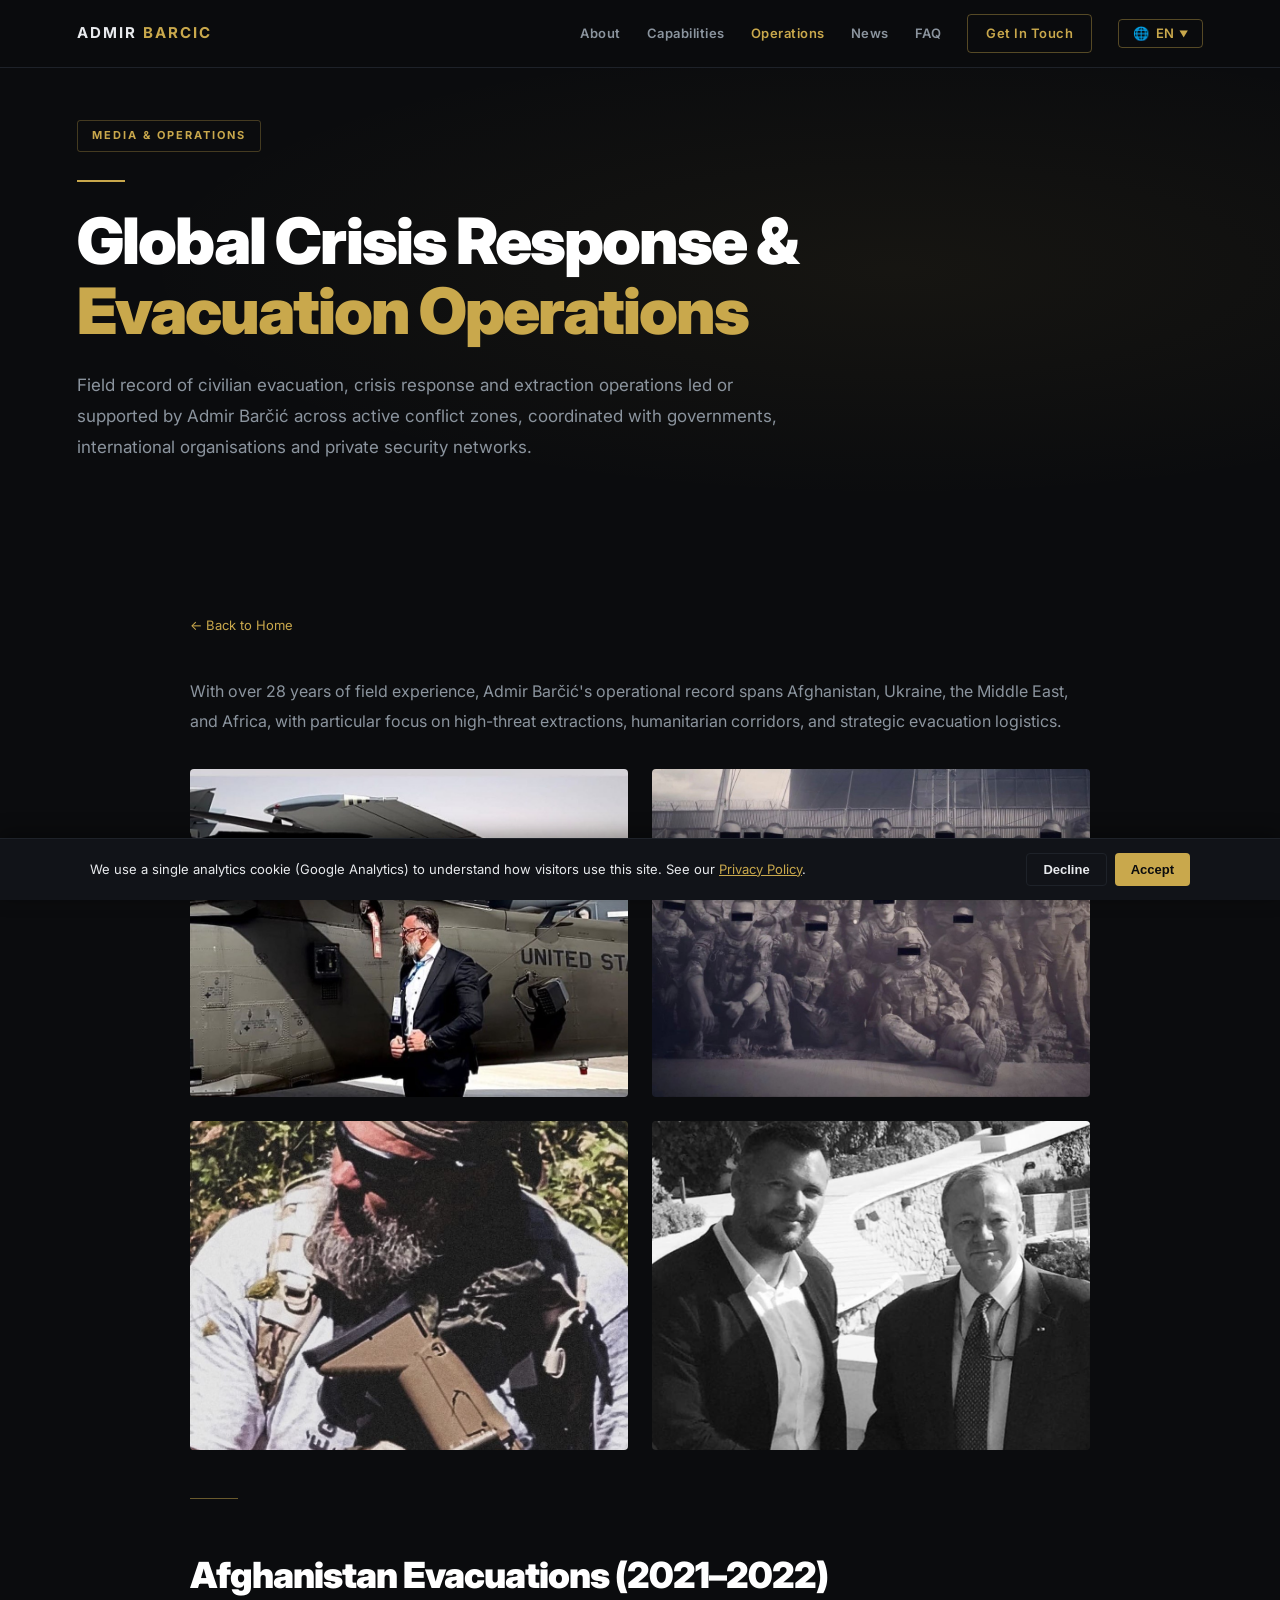
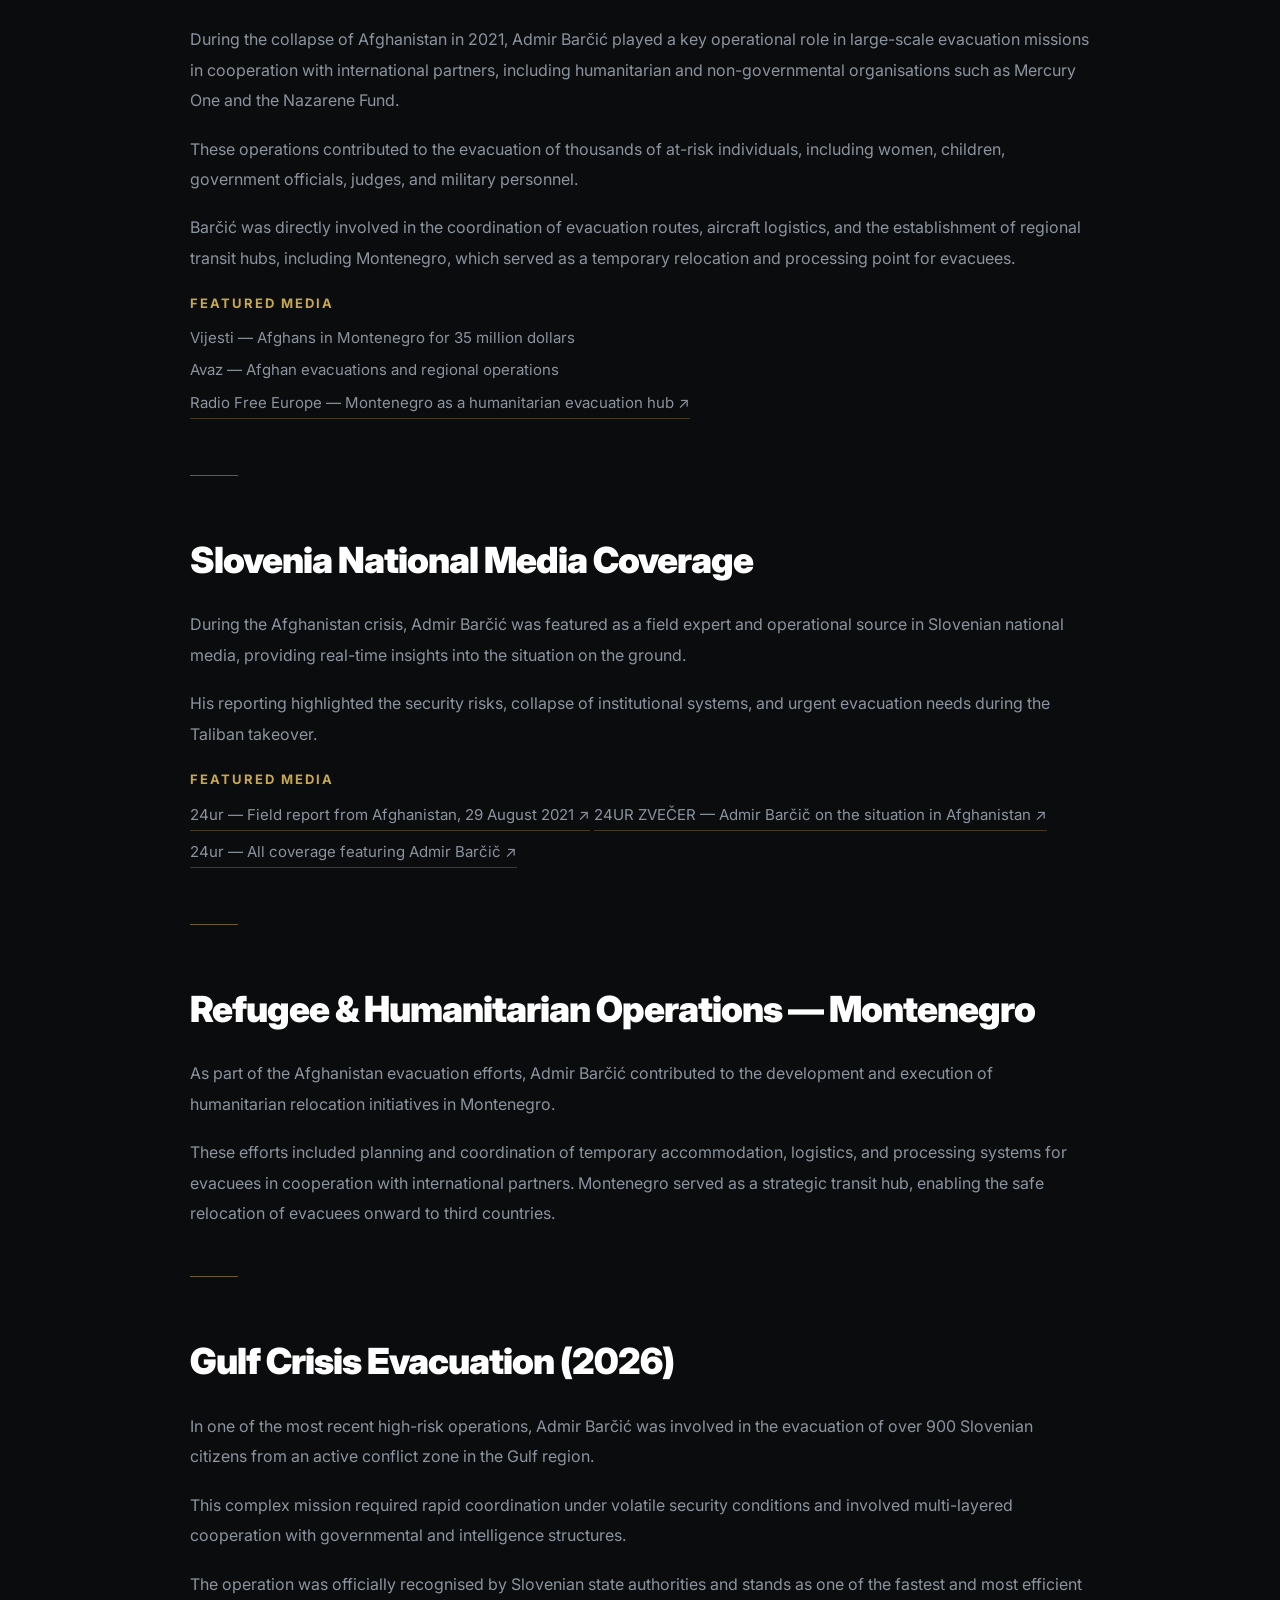
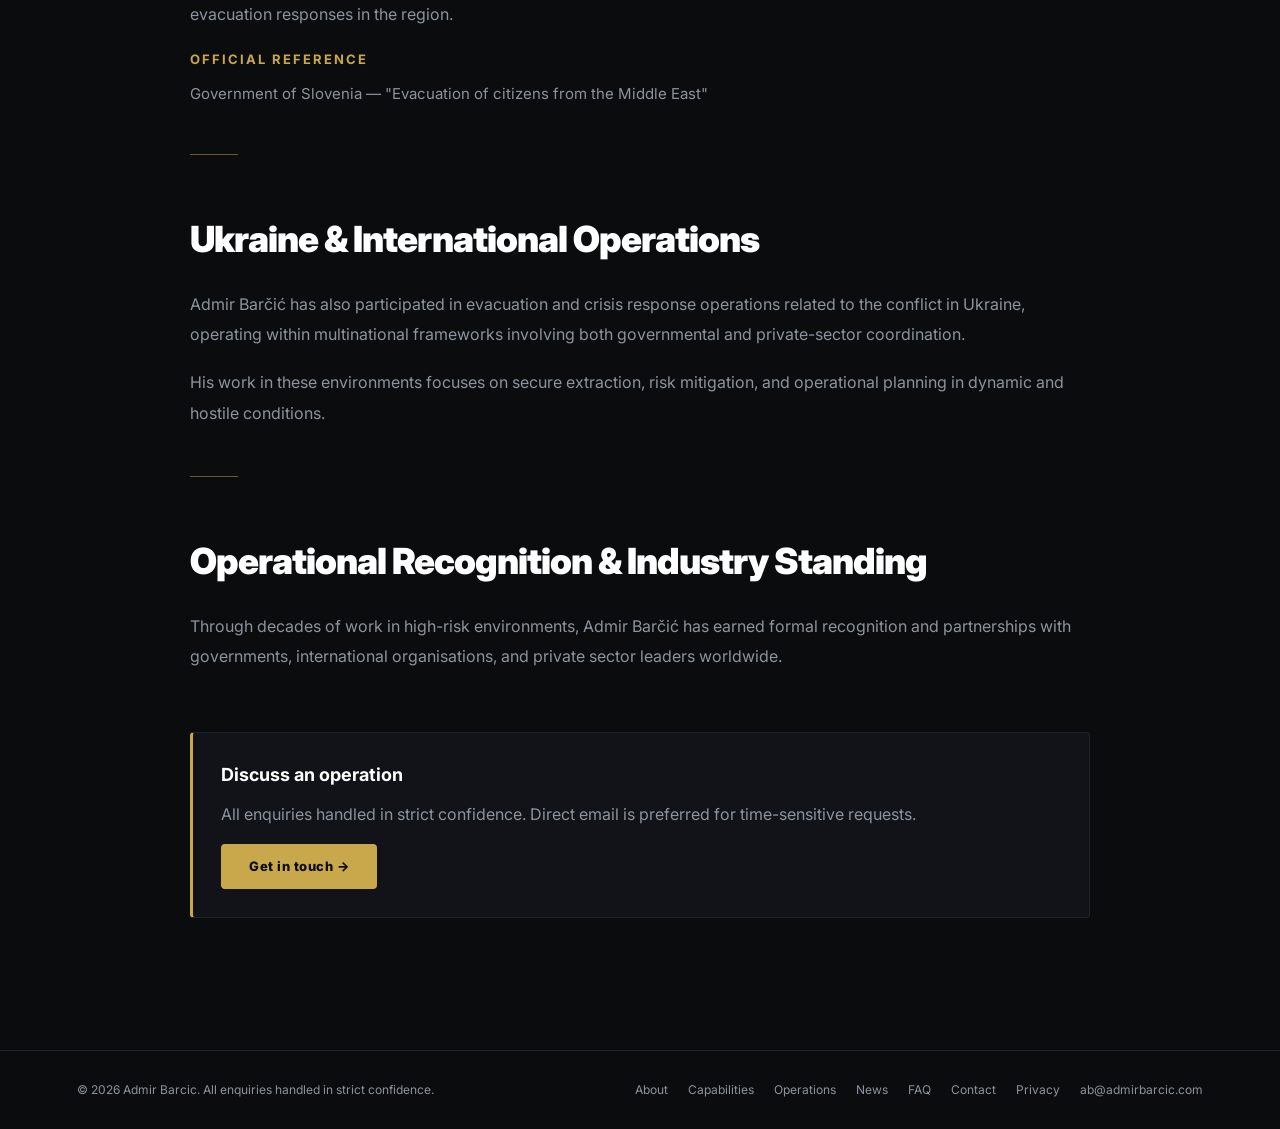
==== commit bab05910: "Link the 24ur media references The three Featured Media entries for Vijesti, Avaz and 24ur were href" ====
--- a/operations/index.html
+++ b/operations/index.html
@@ -123,7 +123,9 @@
 <p>His reporting highlighted the security risks, collapse of institutional systems, and urgent evacuation needs during the Taliban takeover.</p>
 <div class="media-list">
 <span class="media-label">Featured Media</span>
-<span class="media-link">24ur &mdash; Live reporting and field analysis from Afghanistan</span>
+<a href="https://www.24ur.com/novice/slovenija/porocilo-iz-afganistana.html" target="_blank" rel="noopener" class="media-link external">24ur &mdash; Field report from Afghanistan, 29 August 2021 &#8599;</a>
+<a href="https://www.24ur.com/video/barcic-1630093934-clip_62605739.html" target="_blank" rel="noopener" class="media-link external">24UR ZVE&#268;ER &mdash; Admir Bar&#269;i&#269; on the situation in Afghanistan &#8599;</a>
+<a href="https://www.24ur.com/kljucna-beseda/admir%20bar%C4%8Di%C4%8D" target="_blank" rel="noopener" class="media-link external">24ur &mdash; All coverage featuring Admir Bar&#269;i&#269; &#8599;</a>
 </div>
 
 <div class="divider"></div>
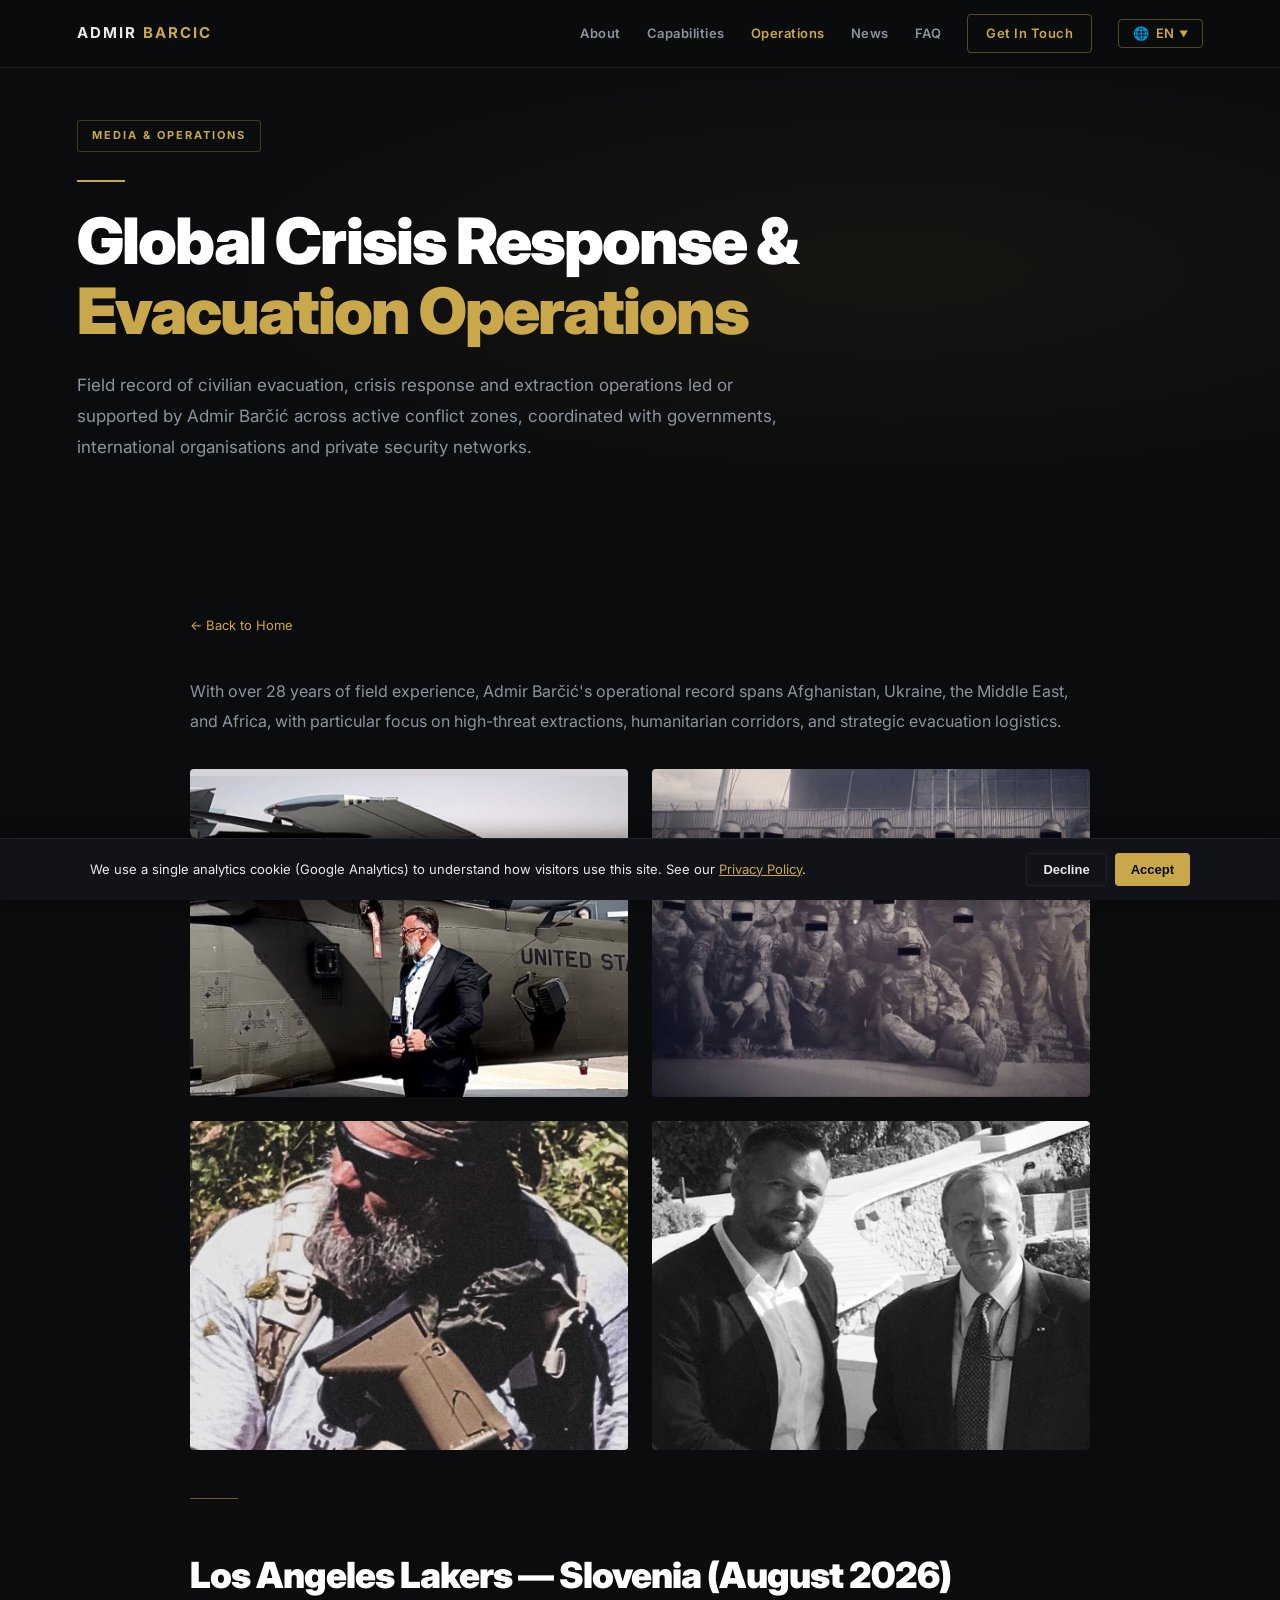
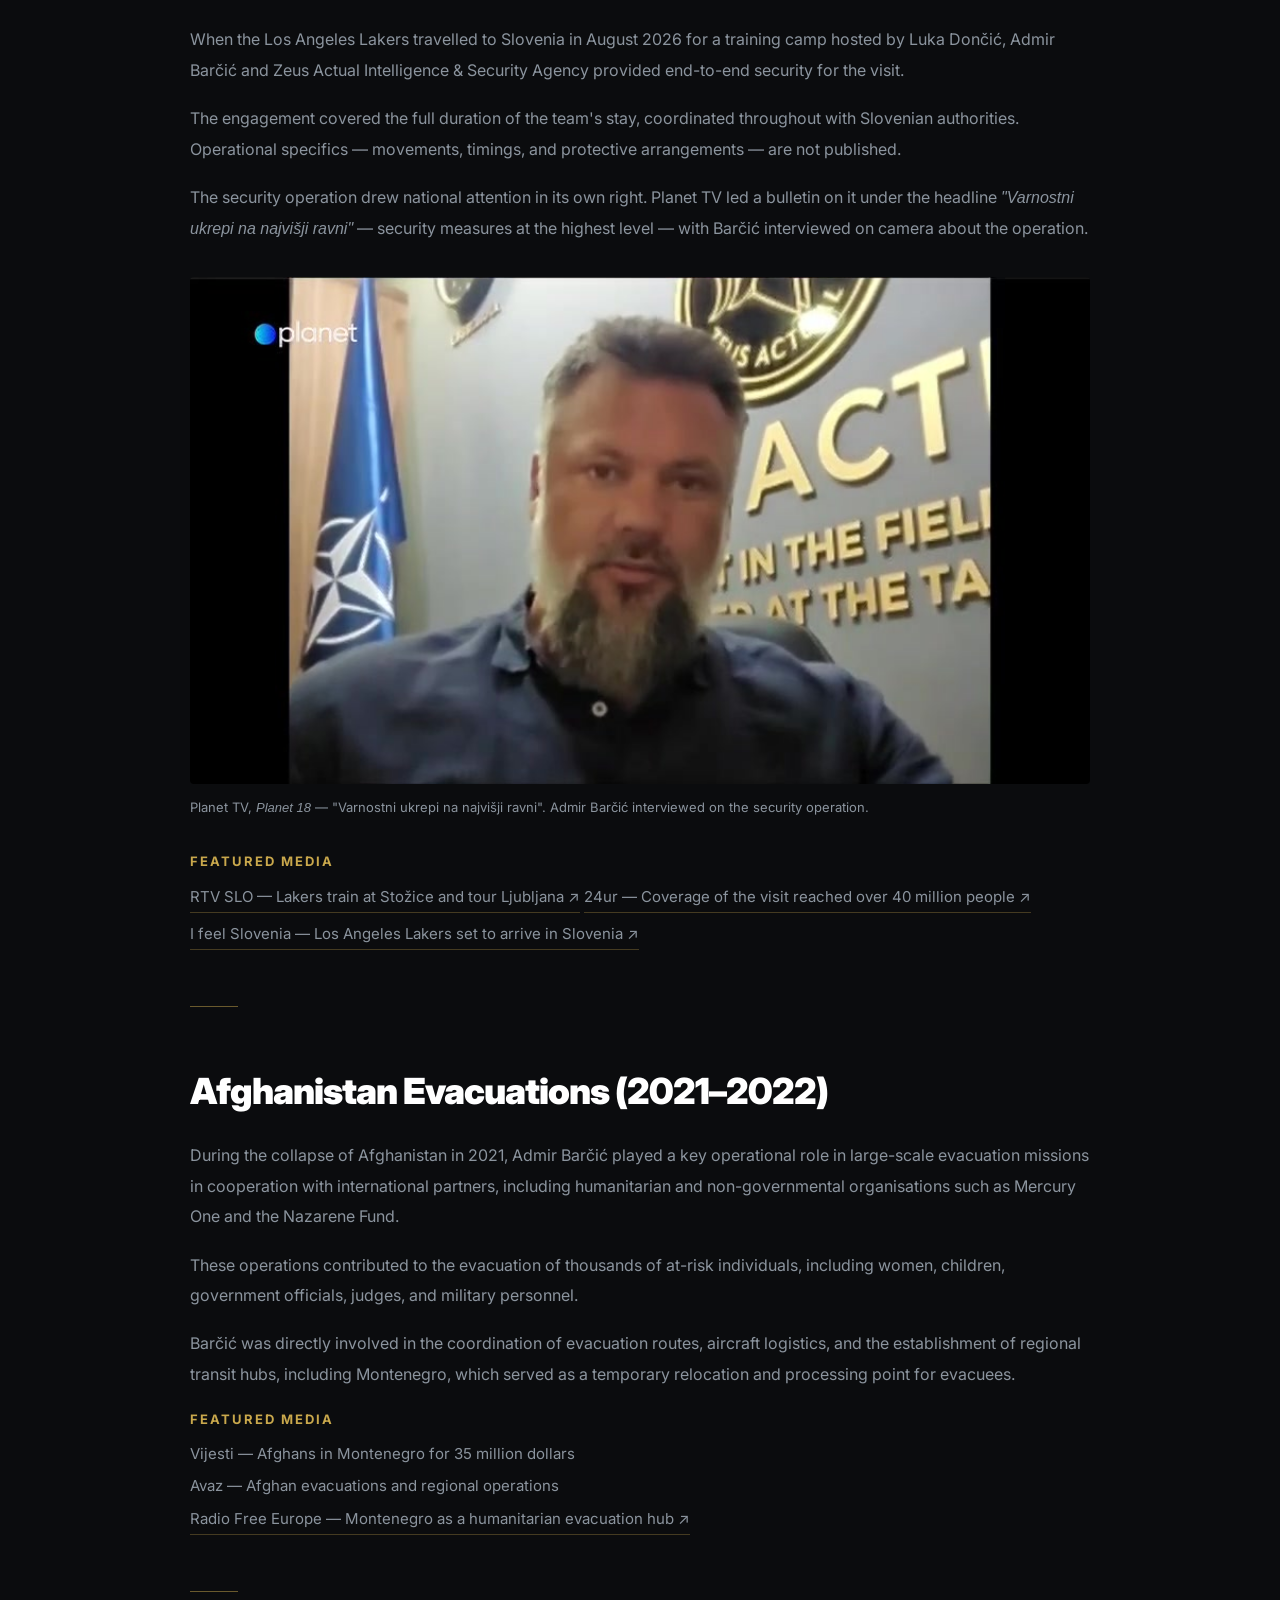
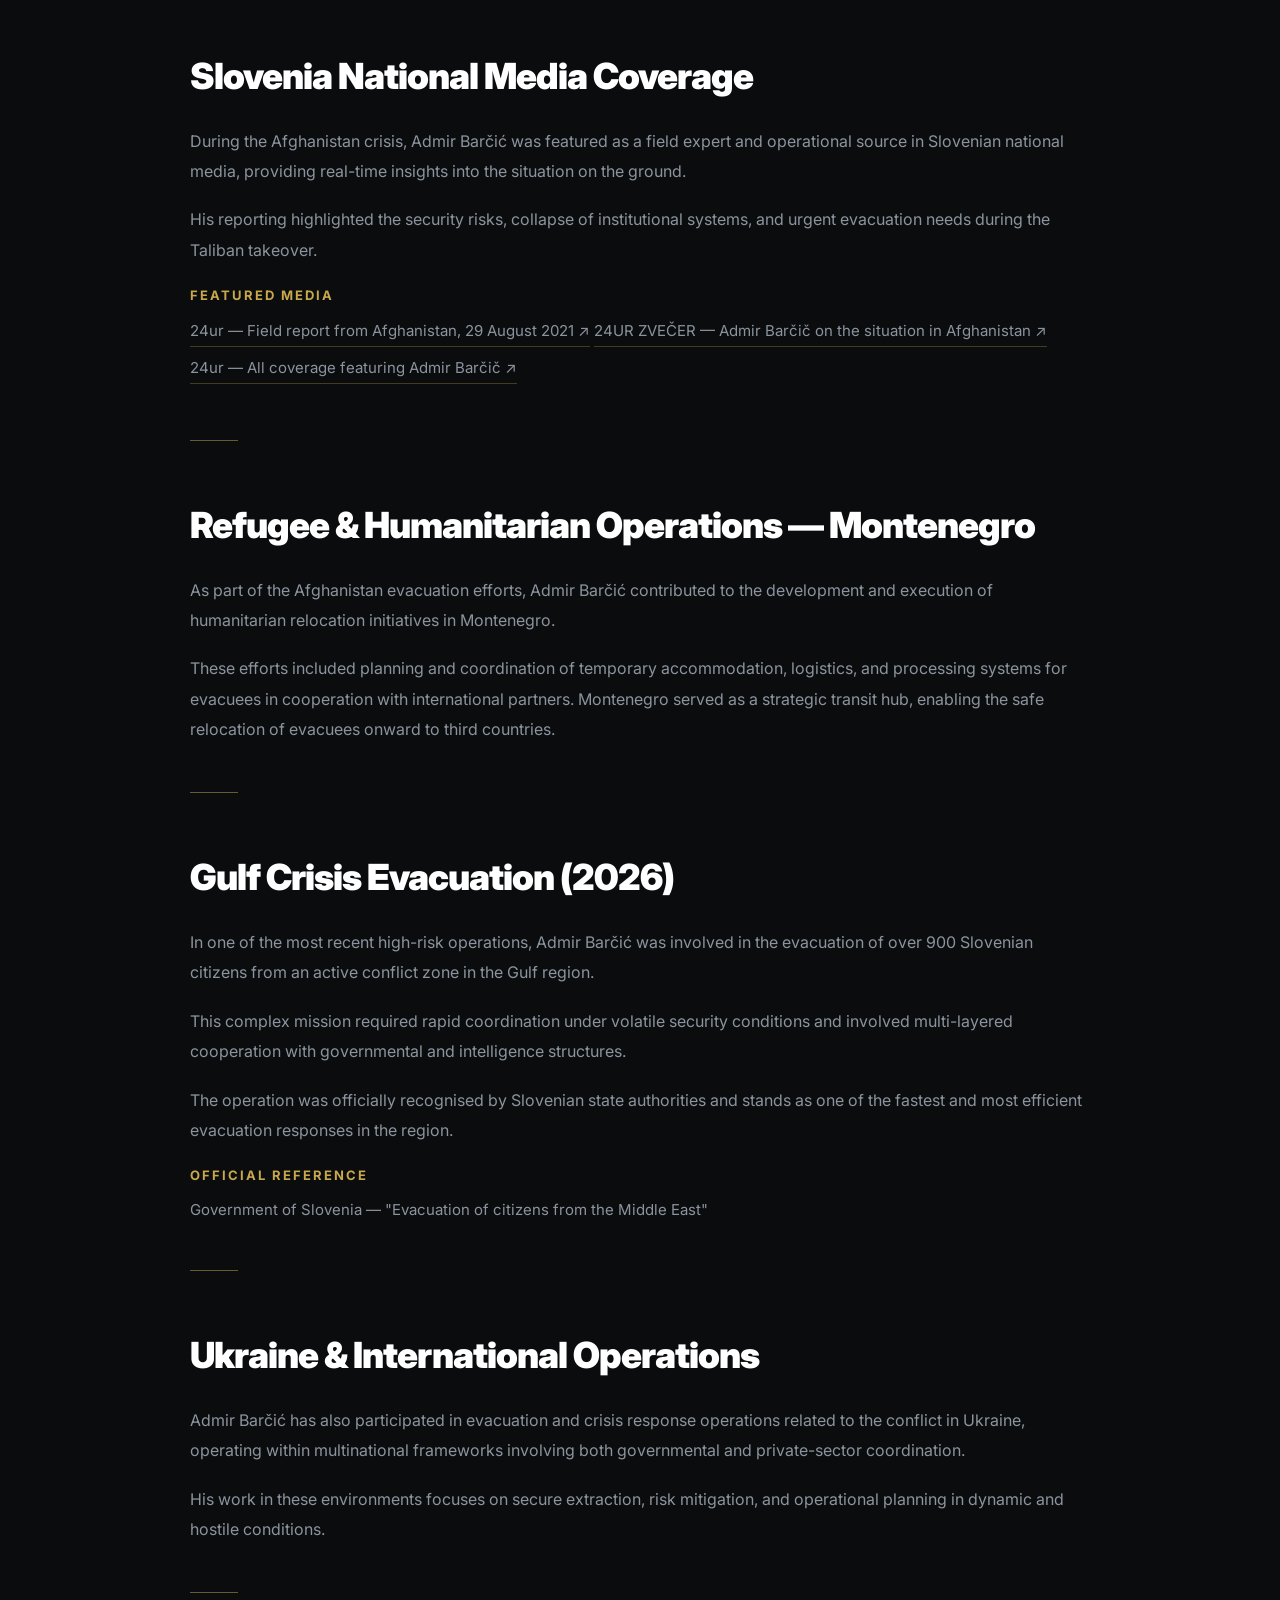
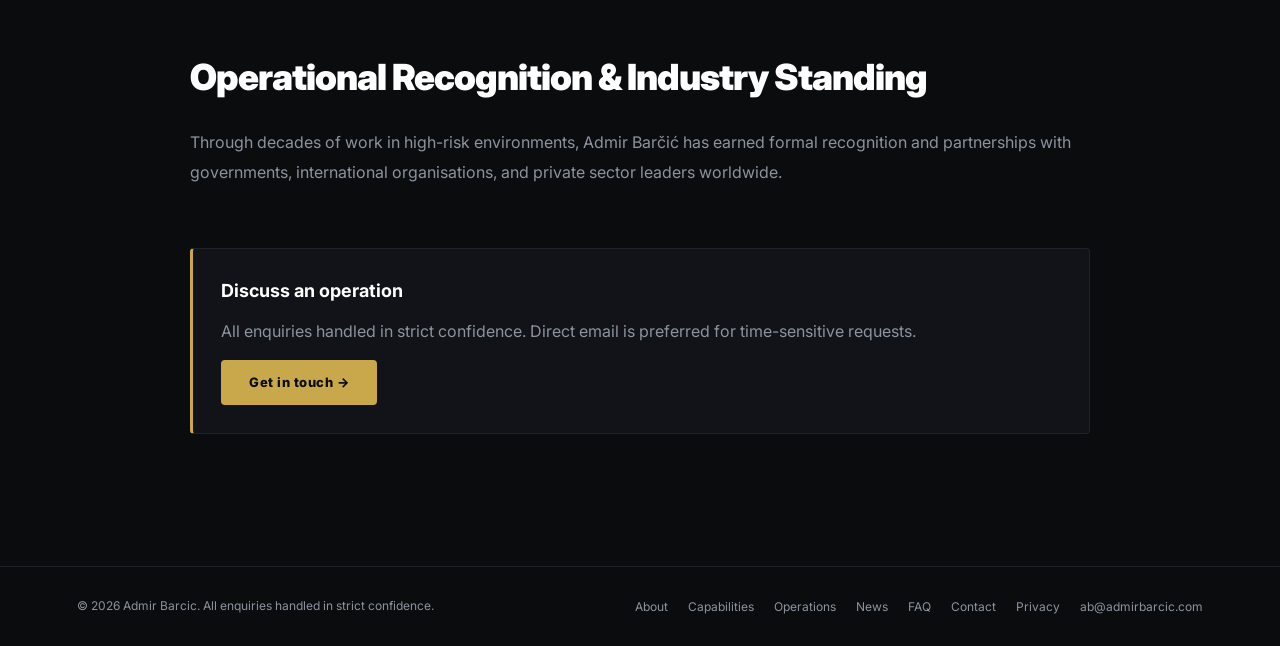
==== commit a0122661: "Add Los Angeles Lakers engagement to operations and news Admir Barcic and Zeus Actual Intelligence &" ====
--- a/operations/index.html
+++ b/operations/index.html
@@ -4,13 +4,13 @@
 <meta charset="UTF-8">
 <meta name="viewport" content="width=device-width,initial-scale=1">
 <title>Operations — Global Crisis Response & Evacuation | Admir Barčić</title>
-<meta name="description" content="Field record: Afghanistan evacuations (2021-2022), Slovenia national media coverage, Montenegro humanitarian hub, Gulf Crisis evacuation (2026), Ukraine operations.">
+<meta name="description" content="Field record: end-to-end security for the Los Angeles Lakers in Slovenia (2026), Afghanistan evacuations (2021-2022), Slovenia national media coverage, Montenegro humanitarian hub, Gulf Crisis evacuation (2026), Ukraine operations.">
 <meta name="robots" content="index, follow">
 <link rel="canonical" href="https://admirbarcic.com/operations/">
 <meta property="og:type" content="article">
 <meta property="og:url" content="https://admirbarcic.com/operations/">
 <meta property="og:title" content="Operations — Global Crisis Response & Evacuation | Admir Barčić">
-<meta property="og:description" content="Field record spanning Afghanistan, Slovenia media coverage, Montenegro humanitarian hub, Gulf Crisis 2026, and Ukraine operations.">
+<meta property="og:description" content="Field record spanning the Los Angeles Lakers visit to Slovenia, Afghanistan, Montenegro humanitarian hub, Gulf Crisis 2026, and Ukraine operations.">
 <meta property="og:image" content="https://admirbarcic.com/og-image.png">
 <meta name="twitter:card" content="summary_large_image">
 <meta name="twitter:title" content="Operations — Global Crisis Response & Evacuation | Admir Barčić">
@@ -51,6 +51,11 @@
 .divider{width:48px;height:1px;background:var(--accent);margin:48px 0;opacity:.5}
 .gallery{display:grid;grid-template-columns:repeat(2,1fr);gap:24px;margin:32px 0 48px}
 @media(max-width:768px){.gallery{grid-template-columns:1fr}}
+.op-video{margin:32px 0}
+.op-video img{width:100%;height:auto;display:block;border-radius:4px}
+.op-video figcaption{font-size:13px;color:var(--muted);line-height:1.7;margin-top:12px}
+.op-video figcaption a{color:var(--accent);text-decoration:none;border-bottom:1px solid rgba(201,168,76,.35)}
+.op-video figcaption a:hover{border-bottom-color:var(--accent)}
 .gallery img{width:100%;height:auto;aspect-ratio:4/3;object-fit:cover;object-position:center 25%;border-radius:4px;display:block}
 .media-list{margin:20px 0}
 .media-label{font-size:13px;font-weight:700;text-transform:uppercase;letter-spacing:2px;color:var(--accent);margin-bottom:12px;display:block}
@@ -105,6 +110,25 @@
 
 <div class="divider"></div>
 
+<h2 id="lakers">Los Angeles Lakers &mdash; Slovenia (August 2026)</h2>
+<p>When the Los Angeles Lakers travelled to Slovenia in August 2026 for a training camp hosted by Luka Don&#269;i&#263;, Admir Bar&#269;i&#263; and Zeus Actual Intelligence &amp; Security Agency provided end-to-end security for the visit.</p>
+<p>The engagement covered the full duration of the team's stay, coordinated throughout with Slovenian authorities. Operational specifics &mdash; movements, timings, and protective arrangements &mdash; are not published.</p>
+<p>The security operation drew national attention in its own right. Planet TV led a bulletin on it under the headline <em>&quot;Varnostni ukrepi na najvi&scaron;ji ravni&quot;</em> &mdash; security measures at the highest level &mdash; with Bar&#269;i&#263; interviewed on camera about the operation.</p>
+
+<figure class="op-video">
+<img src="/media/lakers-planet-tv.jpg" alt="Admir Bar&#269;i&#263; interviewed by Planet TV about the security operation for the Los Angeles Lakers' visit to Slovenia" width="848" height="478" loading="lazy" decoding="async">
+<figcaption>Planet TV, <em>Planet 18</em> &mdash; &quot;Varnostni ukrepi na najvi&scaron;ji ravni&quot;. Admir Bar&#269;i&#263; interviewed on the security operation.</figcaption>
+</figure>
+
+<div class="media-list">
+<span class="media-label">Featured Media</span>
+<a href="https://www.rtvslo.si/sport/kosarka/liga-nba/lakersi-trenirali-v-stozicah-obiskali-ljubljanski-grad-in-se-zapeljali-po-ljubljanici/791524" target="_blank" rel="noopener" class="media-link external">RTV SLO &mdash; Lakers train at Sto&#382;ice and tour Ljubljana &#8599;</a>
+<a href="https://www.24ur.com/novice/slovenija/objave-o-obisku-lakersov-v-sloveniji-dosegle-vec-kot-40-milijonov-uporabnikov.html" target="_blank" rel="noopener" class="media-link external">24ur &mdash; Coverage of the visit reached over 40 million people &#8599;</a>
+<a href="https://www.slovenia.info/en/press-centre/news-of-the-tourism-press-agency/39293-los-angeles-lakers-set-to-arrive-in-slovenia" target="_blank" rel="noopener" class="media-link external">I feel Slovenia &mdash; Los Angeles Lakers set to arrive in Slovenia &#8599;</a>
+</div>
+
+<div class="divider"></div>
+
 <h2>Afghanistan Evacuations (2021&ndash;2022)</h2>
 <p>During the collapse of Afghanistan in 2021, Admir Barčić played a key operational role in large-scale evacuation missions in cooperation with international partners, including humanitarian and non-governmental organisations such as Mercury One and the Nazarene Fund.</p>
 <p>These operations contributed to the evacuation of thousands of at-risk individuals, including women, children, government officials, judges, and military personnel.</p>
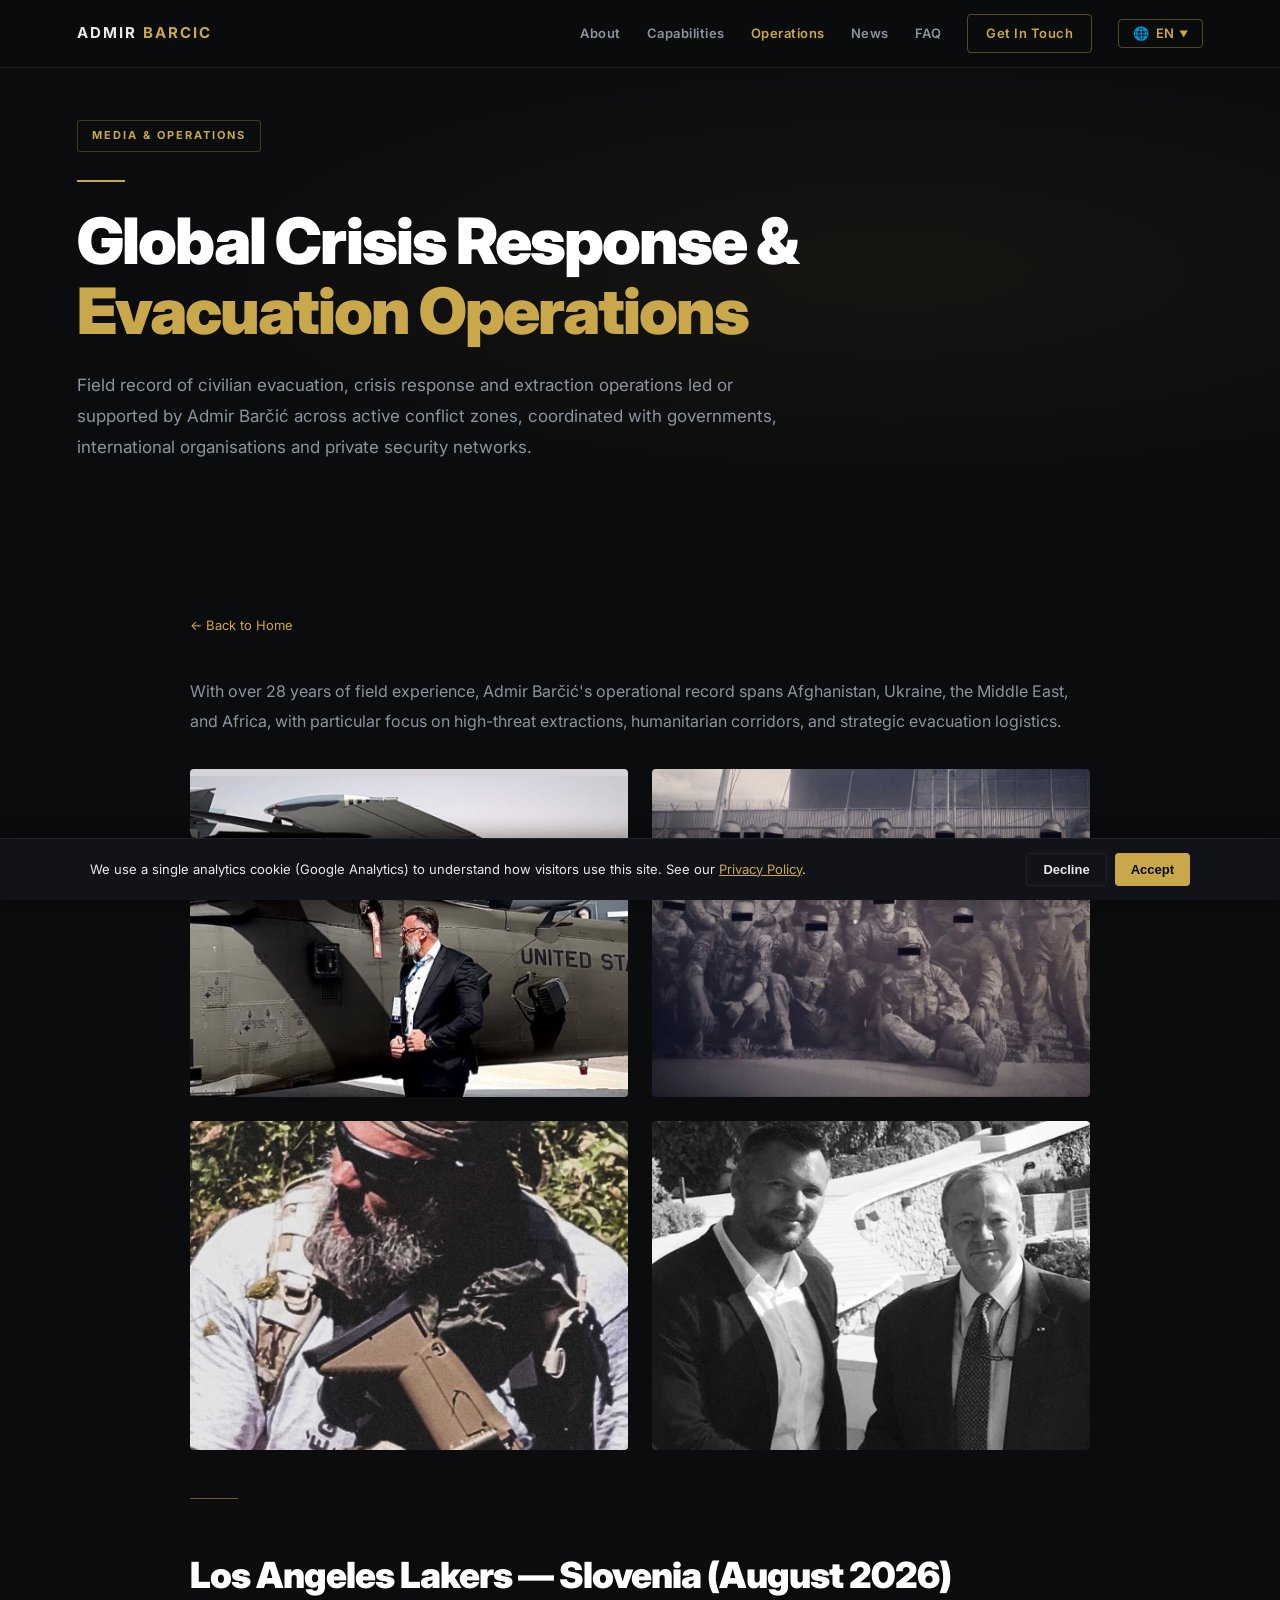
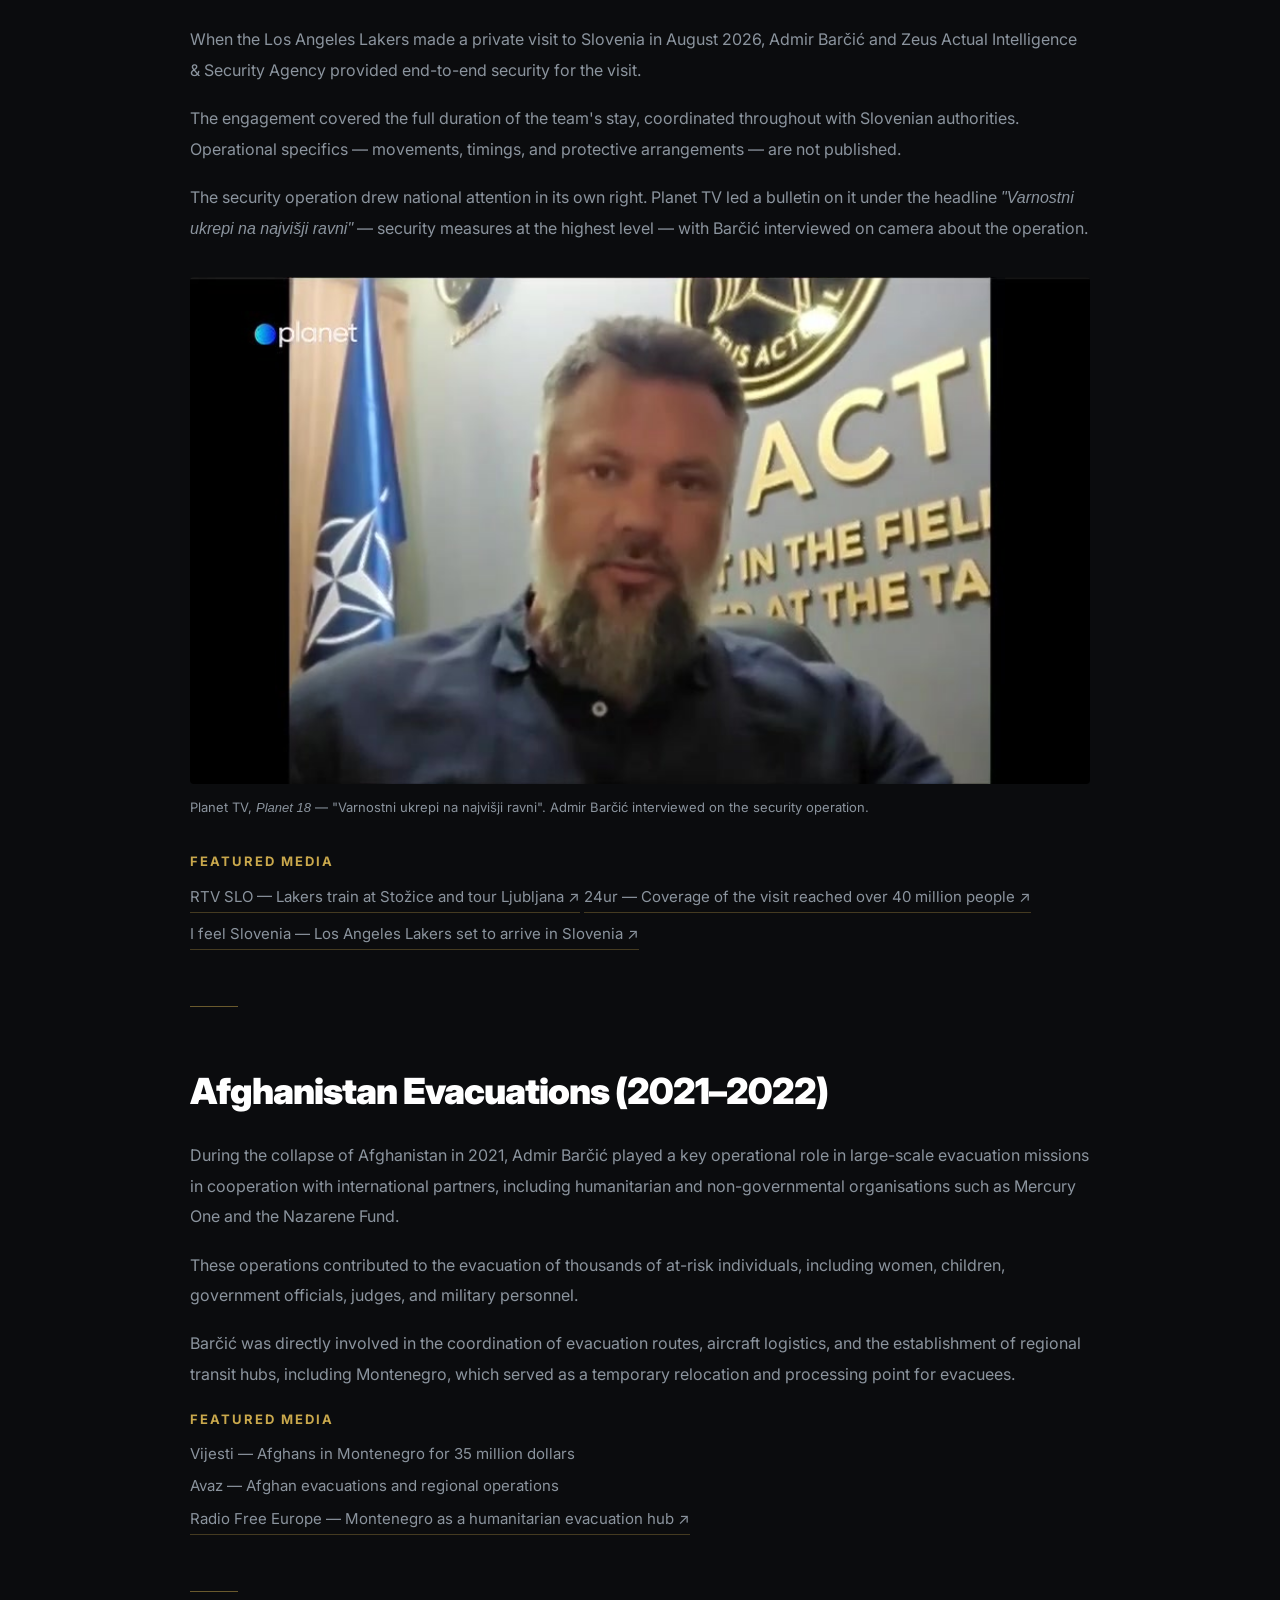
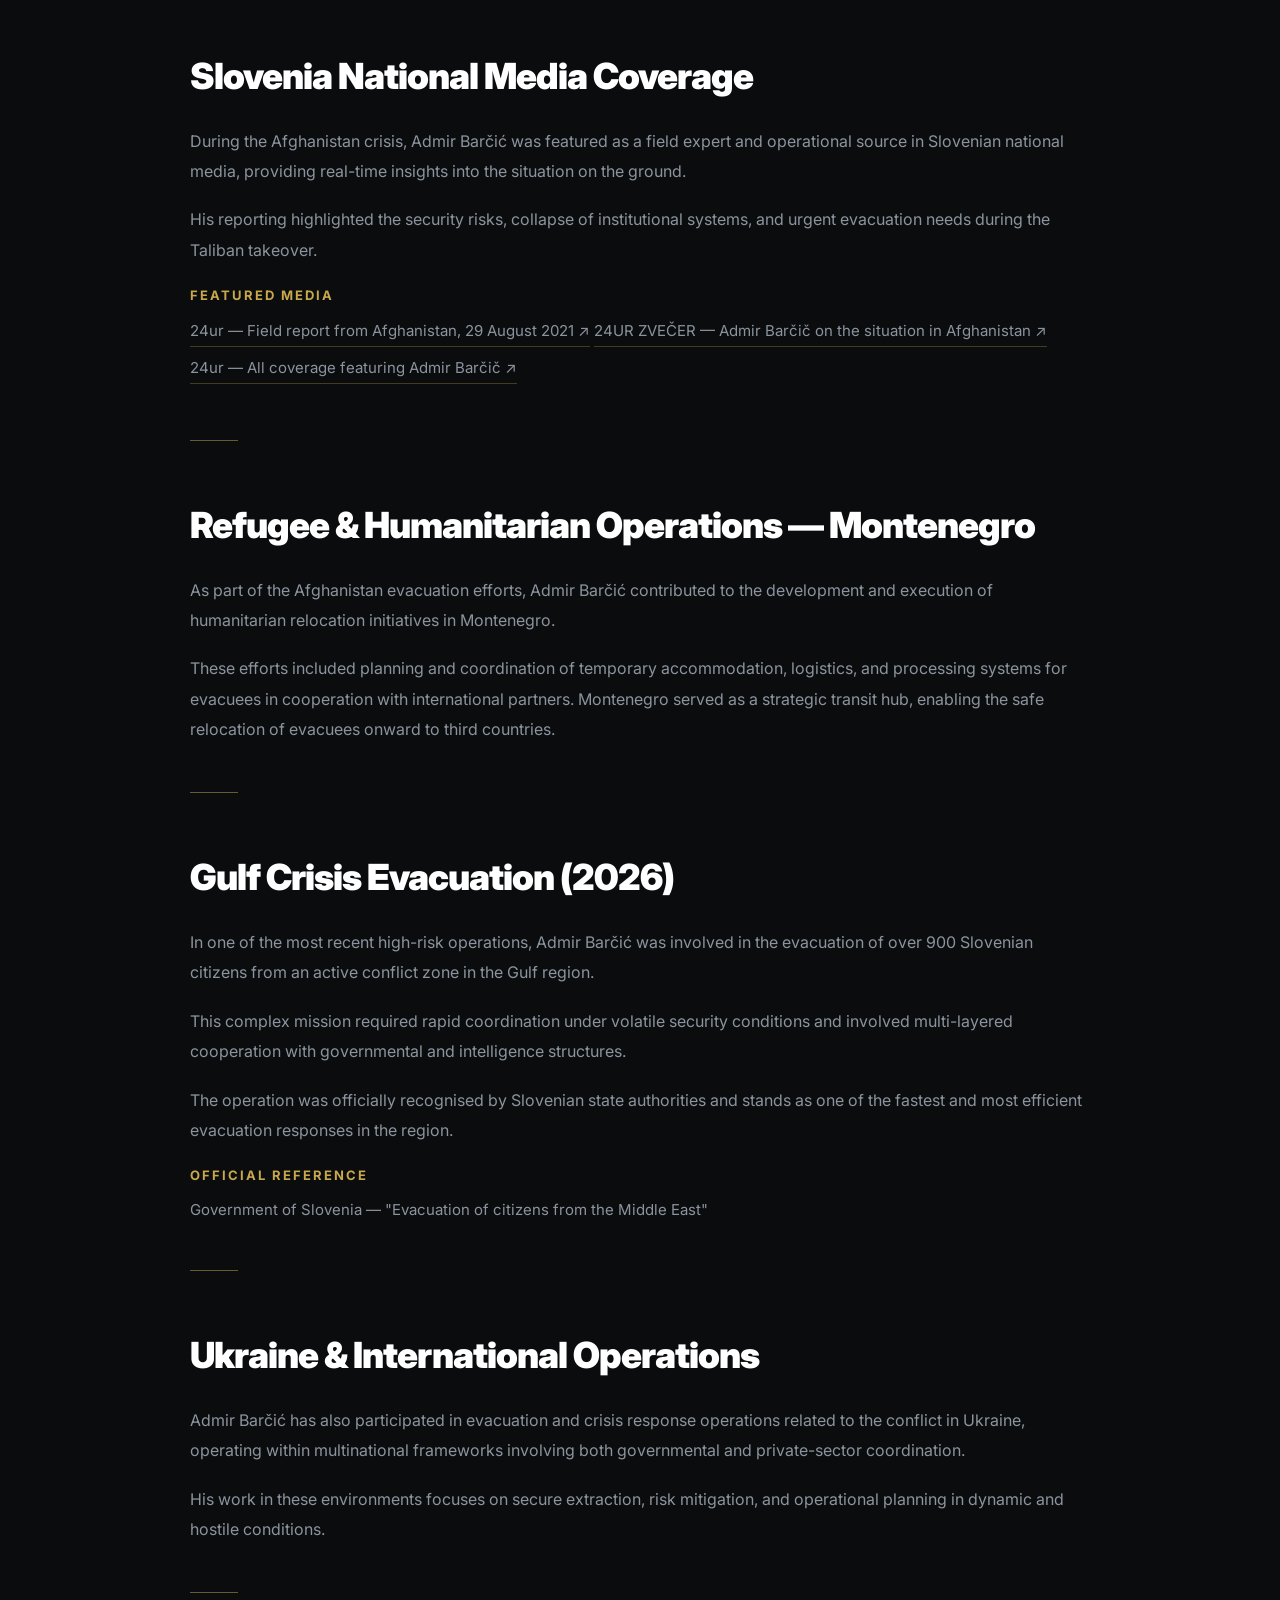
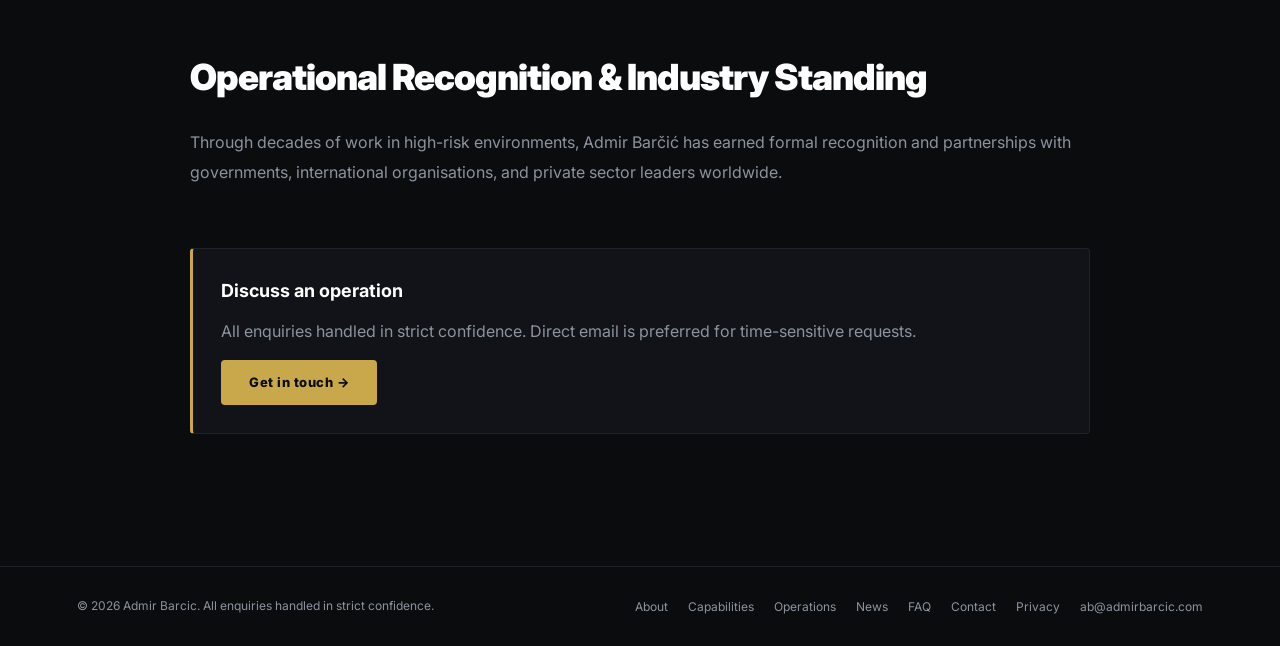
==== commit 65df7144: "Correct Lakers entry: private visit, no host named Press coverage called it a training camp hosted b" ====
--- a/operations/index.html
+++ b/operations/index.html
@@ -111,7 +111,7 @@
 <div class="divider"></div>
 
 <h2 id="lakers">Los Angeles Lakers &mdash; Slovenia (August 2026)</h2>
-<p>When the Los Angeles Lakers travelled to Slovenia in August 2026 for a training camp hosted by Luka Don&#269;i&#263;, Admir Bar&#269;i&#263; and Zeus Actual Intelligence &amp; Security Agency provided end-to-end security for the visit.</p>
+<p>When the Los Angeles Lakers made a private visit to Slovenia in August 2026, Admir Bar&#269;i&#263; and Zeus Actual Intelligence &amp; Security Agency provided end-to-end security for the visit.</p>
 <p>The engagement covered the full duration of the team's stay, coordinated throughout with Slovenian authorities. Operational specifics &mdash; movements, timings, and protective arrangements &mdash; are not published.</p>
 <p>The security operation drew national attention in its own right. Planet TV led a bulletin on it under the headline <em>&quot;Varnostni ukrepi na najvi&scaron;ji ravni&quot;</em> &mdash; security measures at the highest level &mdash; with Bar&#269;i&#263; interviewed on camera about the operation.</p>
 
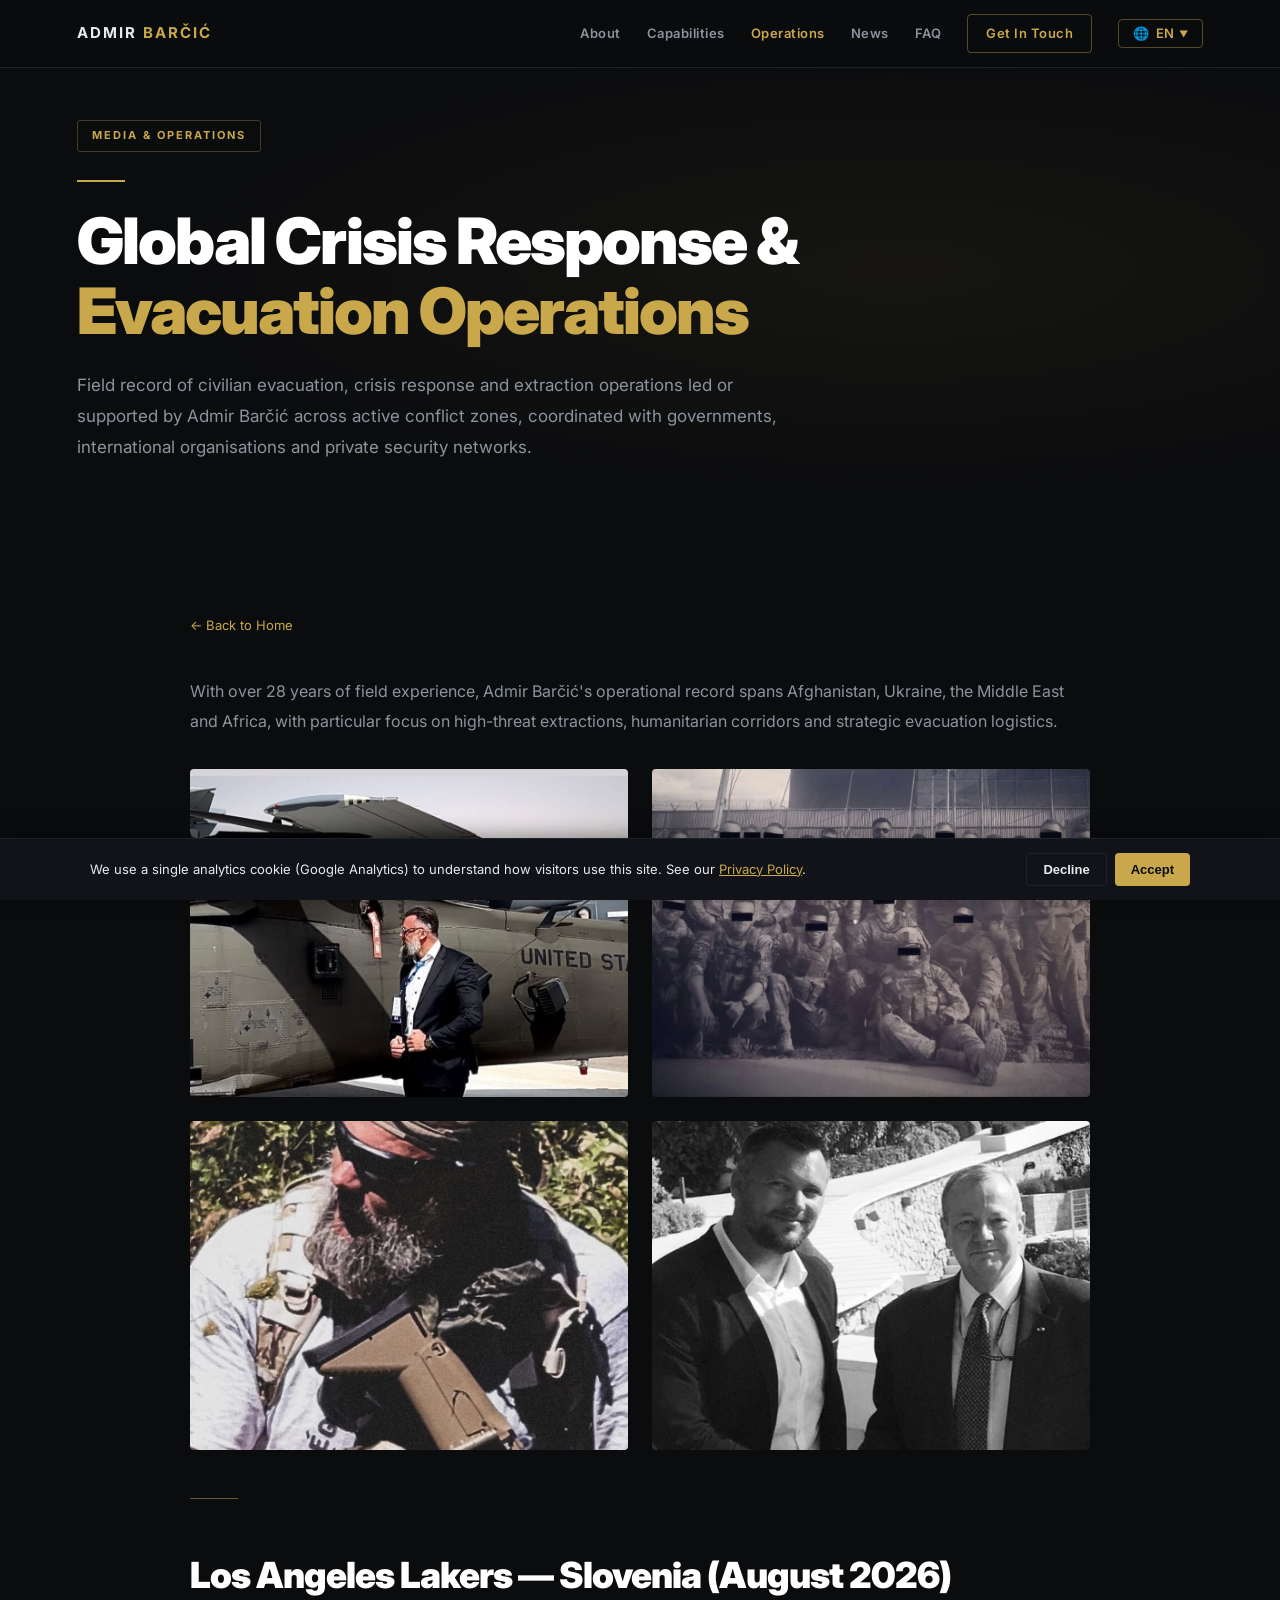
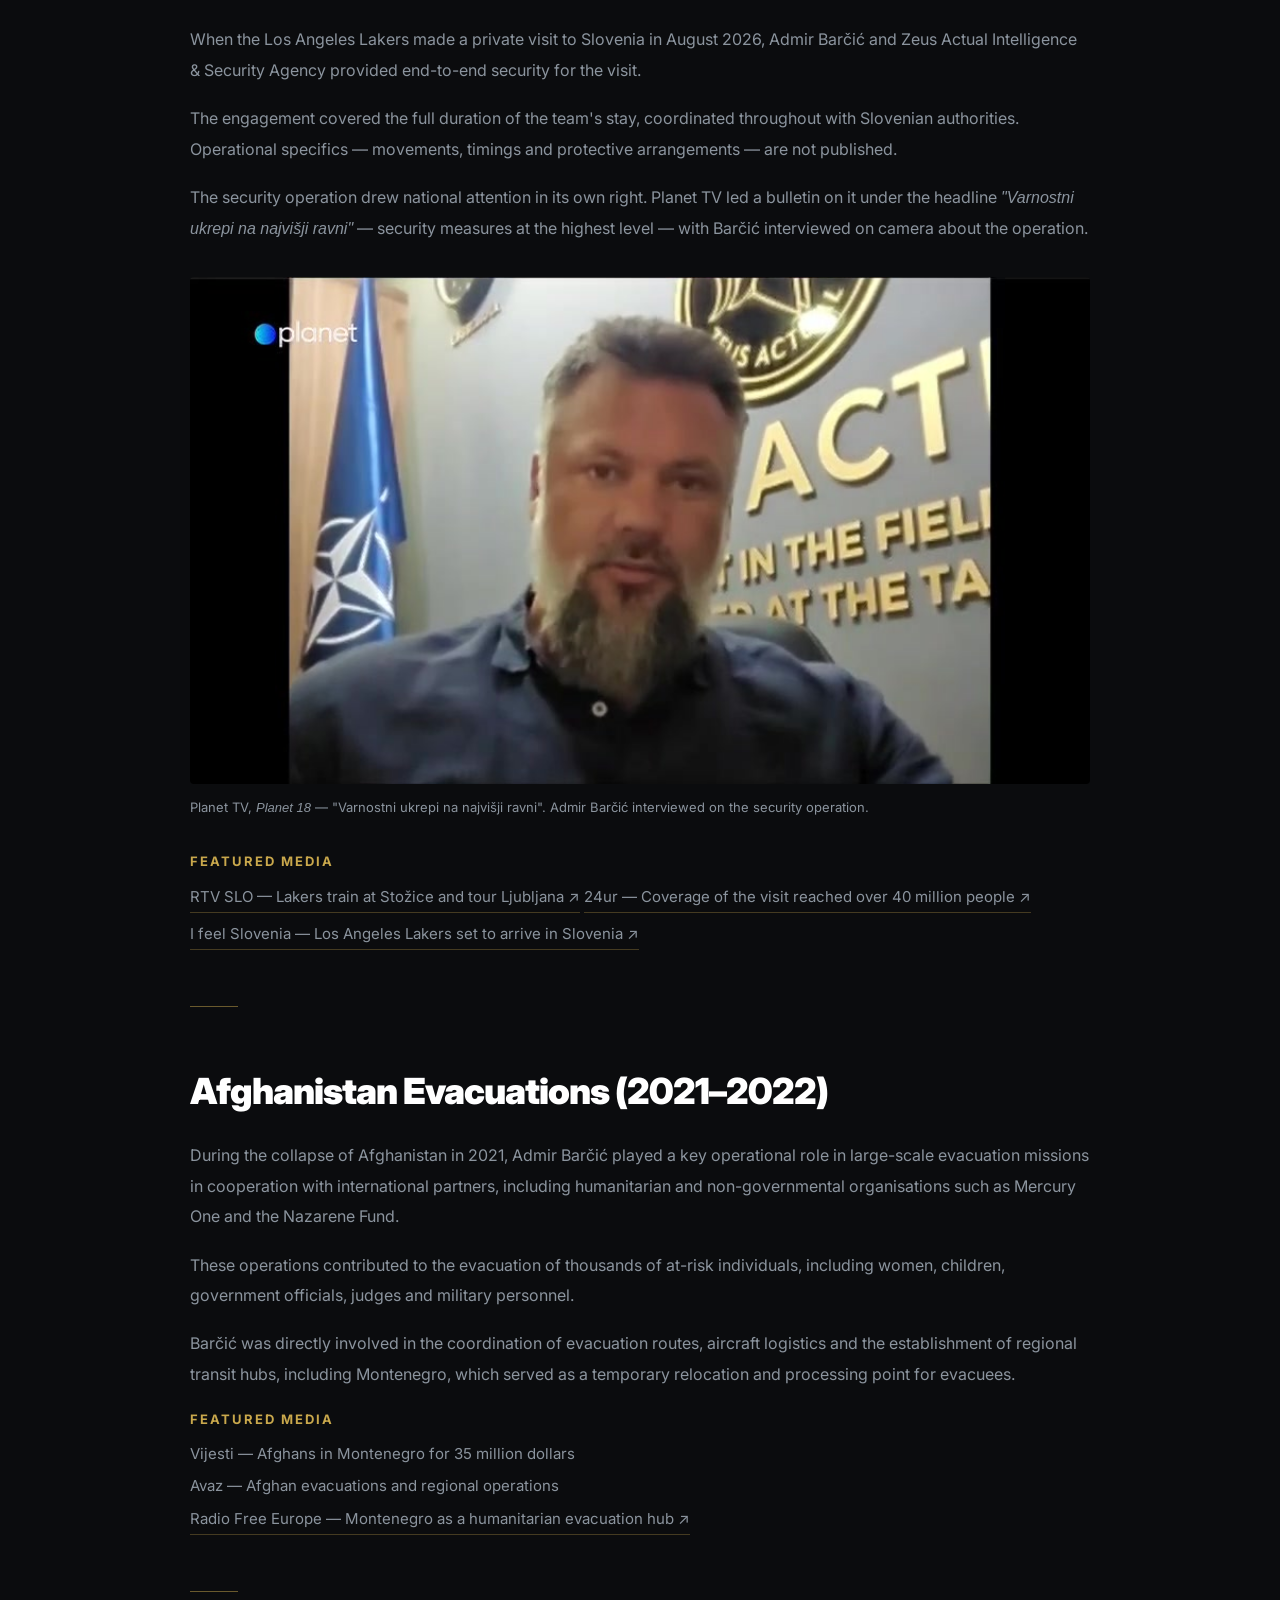
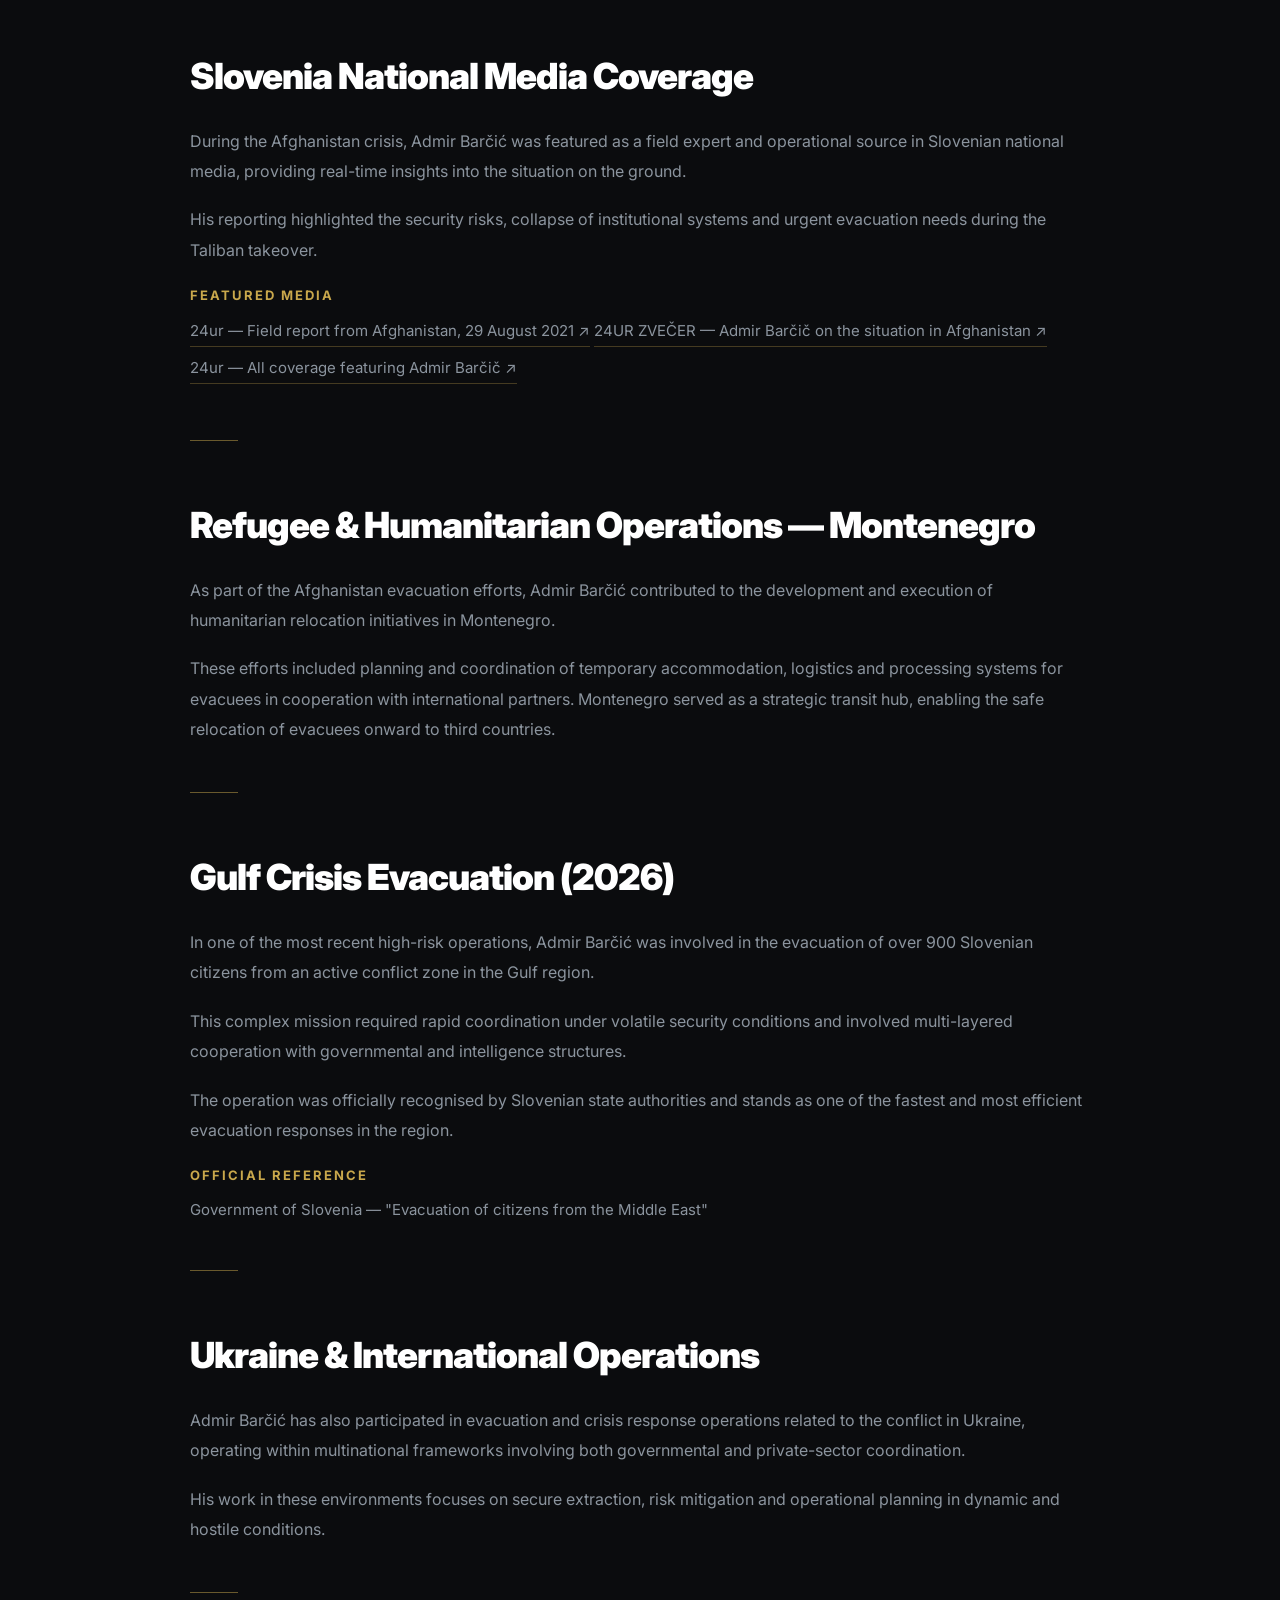
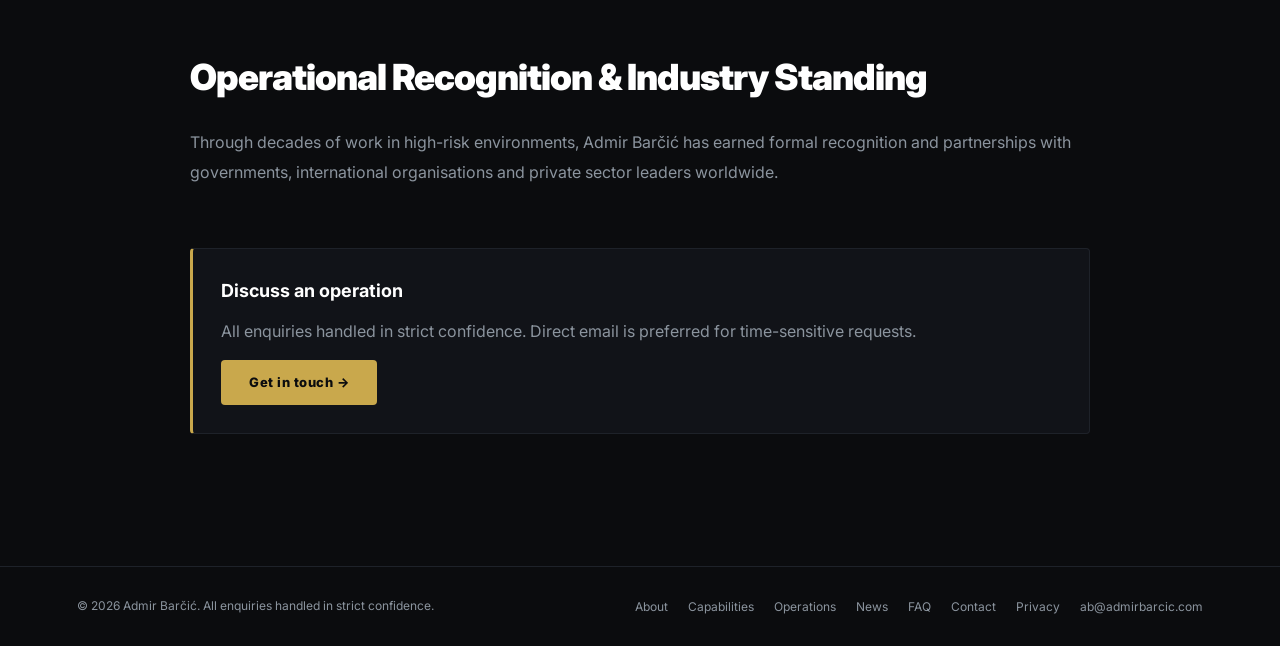
==== commit d530ef16: "SEO fixes: no comma before and, name in H1, shorter titles, one spelling, llms.txt - Remove every co" ====
--- a/operations/index.html
+++ b/operations/index.html
@@ -1,20 +1,20 @@
 <!DOCTYPE html>
-<html lang="en">
+<html lang="en-GB">
 <head>
 <meta charset="UTF-8">
 <meta name="viewport" content="width=device-width,initial-scale=1">
-<title>Operations — Global Crisis Response & Evacuation | Admir Barčić</title>
-<meta name="description" content="Field record: end-to-end security for the Los Angeles Lakers in Slovenia (2026), Afghanistan evacuations (2021-2022), Slovenia national media coverage, Montenegro humanitarian hub, Gulf Crisis evacuation (2026), Ukraine operations.">
+<title>Operations | Crisis Response &amp; Evacuation | Admir Barčić</title>
+<meta name="description" content="Field record: Afghanistan evacuations, the Gulf Crisis 2026, Ukraine operations, a Montenegro humanitarian hub and event security in Slovenia.">
 <meta name="robots" content="index, follow">
 <link rel="canonical" href="https://admirbarcic.com/operations/">
 <meta property="og:type" content="article">
 <meta property="og:url" content="https://admirbarcic.com/operations/">
-<meta property="og:title" content="Operations — Global Crisis Response & Evacuation | Admir Barčić">
-<meta property="og:description" content="Field record spanning the Los Angeles Lakers visit to Slovenia, Afghanistan, Montenegro humanitarian hub, Gulf Crisis 2026, and Ukraine operations.">
+<meta property="og:title" content="Operations | Crisis Response &amp; Evacuation | Admir Barčić">
+<meta property="og:description" content="Field record: Afghanistan evacuations, the Gulf Crisis 2026, Ukraine operations, a Montenegro humanitarian hub and event security in Slovenia.">
 <meta property="og:image" content="https://admirbarcic.com/og-image.png">
 <meta name="twitter:card" content="summary_large_image">
-<meta name="twitter:title" content="Operations — Global Crisis Response & Evacuation | Admir Barčić">
-<meta name="twitter:description" content="Field record from Afghanistan to Ukraine to the Gulf.">
+<meta name="twitter:title" content="Operations | Crisis Response &amp; Evacuation | Admir Barčić">
+<meta name="twitter:description" content="Field record: Afghanistan evacuations, the Gulf Crisis 2026, Ukraine operations, a Montenegro humanitarian hub and event security in Slovenia.">
 <meta name="twitter:image" content="https://admirbarcic.com/og-image.png">
 <link rel="icon" type="image/svg+xml" href="data:image/svg+xml,<svg xmlns='http://www.w3.org/2000/svg' viewBox='0 0 100 100'><rect width='100' height='100' rx='12' fill='%230b0c0e'/><text y='.9em' font-size='80' x='10' fill='%23c9a84c' font-family='serif' font-weight='bold'>A</text></svg>">
 <link rel="preconnect" href="https://fonts.googleapis.com">
@@ -74,7 +74,7 @@
 <body>
 
 <nav>
-<a href="/" class="logo">Admir <span>Barcic</span></a>
+<a href="/" class="logo">Admir <span>Barčić</span></a>
 <button class="nav-toggle" type="button" aria-label="Open menu" aria-expanded="false" aria-controls="nav-links"><span></span><span></span><span></span></button>
 <div class="nav-links" id="nav-links">
 <a href="/about.html" class="nav-link">About</a>
@@ -99,7 +99,7 @@
 <div class="section-inner">
 <a href="/" class="back-link">&larr; Back to Home</a>
 
-<p>With over 28 years of field experience, Admir Barčić's operational record spans Afghanistan, Ukraine, the Middle East, and Africa, with particular focus on high-threat extractions, humanitarian corridors, and strategic evacuation logistics.</p>
+<p>With over 28 years of field experience, Admir Barčić's operational record spans Afghanistan, Ukraine, the Middle East and Africa, with particular focus on high-threat extractions, humanitarian corridors and strategic evacuation logistics.</p>
 
 <div class="gallery">
 <img src="/admir-ops-1.jpg" alt="Admir Barčić - Field Operations" width="961" height="1280" loading="lazy" decoding="async">
@@ -112,7 +112,7 @@
 
 <h2 id="lakers">Los Angeles Lakers &mdash; Slovenia (August 2026)</h2>
 <p>When the Los Angeles Lakers made a private visit to Slovenia in August 2026, Admir Bar&#269;i&#263; and Zeus Actual Intelligence &amp; Security Agency provided end-to-end security for the visit.</p>
-<p>The engagement covered the full duration of the team's stay, coordinated throughout with Slovenian authorities. Operational specifics &mdash; movements, timings, and protective arrangements &mdash; are not published.</p>
+<p>The engagement covered the full duration of the team's stay, coordinated throughout with Slovenian authorities. Operational specifics &mdash; movements, timings and protective arrangements &mdash; are not published.</p>
 <p>The security operation drew national attention in its own right. Planet TV led a bulletin on it under the headline <em>&quot;Varnostni ukrepi na najvi&scaron;ji ravni&quot;</em> &mdash; security measures at the highest level &mdash; with Bar&#269;i&#263; interviewed on camera about the operation.</p>
 
 <figure class="op-video">
@@ -131,8 +131,8 @@
 
 <h2>Afghanistan Evacuations (2021&ndash;2022)</h2>
 <p>During the collapse of Afghanistan in 2021, Admir Barčić played a key operational role in large-scale evacuation missions in cooperation with international partners, including humanitarian and non-governmental organisations such as Mercury One and the Nazarene Fund.</p>
-<p>These operations contributed to the evacuation of thousands of at-risk individuals, including women, children, government officials, judges, and military personnel.</p>
-<p>Barčić was directly involved in the coordination of evacuation routes, aircraft logistics, and the establishment of regional transit hubs, including Montenegro, which served as a temporary relocation and processing point for evacuees.</p>
+<p>These operations contributed to the evacuation of thousands of at-risk individuals, including women, children, government officials, judges and military personnel.</p>
+<p>Barčić was directly involved in the coordination of evacuation routes, aircraft logistics and the establishment of regional transit hubs, including Montenegro, which served as a temporary relocation and processing point for evacuees.</p>
 <div class="media-list">
 <span class="media-label">Featured Media</span>
 <span class="media-link">Vijesti &mdash; Afghans in Montenegro for 35 million dollars</span>
@@ -144,7 +144,7 @@
 
 <h2>Slovenia National Media Coverage</h2>
 <p>During the Afghanistan crisis, Admir Barčić was featured as a field expert and operational source in Slovenian national media, providing real-time insights into the situation on the ground.</p>
-<p>His reporting highlighted the security risks, collapse of institutional systems, and urgent evacuation needs during the Taliban takeover.</p>
+<p>His reporting highlighted the security risks, collapse of institutional systems and urgent evacuation needs during the Taliban takeover.</p>
 <div class="media-list">
 <span class="media-label">Featured Media</span>
 <a href="https://www.24ur.com/novice/slovenija/porocilo-iz-afganistana.html" target="_blank" rel="noopener" class="media-link external">24ur &mdash; Field report from Afghanistan, 29 August 2021 &#8599;</a>
@@ -156,7 +156,7 @@
 
 <h2>Refugee & Humanitarian Operations &mdash; Montenegro</h2>
 <p>As part of the Afghanistan evacuation efforts, Admir Barčić contributed to the development and execution of humanitarian relocation initiatives in Montenegro.</p>
-<p>These efforts included planning and coordination of temporary accommodation, logistics, and processing systems for evacuees in cooperation with international partners. Montenegro served as a strategic transit hub, enabling the safe relocation of evacuees onward to third countries.</p>
+<p>These efforts included planning and coordination of temporary accommodation, logistics and processing systems for evacuees in cooperation with international partners. Montenegro served as a strategic transit hub, enabling the safe relocation of evacuees onward to third countries.</p>
 
 <div class="divider"></div>
 
@@ -173,12 +173,12 @@
 
 <h2>Ukraine & International Operations</h2>
 <p>Admir Barčić has also participated in evacuation and crisis response operations related to the conflict in Ukraine, operating within multinational frameworks involving both governmental and private-sector coordination.</p>
-<p>His work in these environments focuses on secure extraction, risk mitigation, and operational planning in dynamic and hostile conditions.</p>
+<p>His work in these environments focuses on secure extraction, risk mitigation and operational planning in dynamic and hostile conditions.</p>
 
 <div class="divider"></div>
 
 <h2>Operational Recognition & Industry Standing</h2>
-<p>Through decades of work in high-risk environments, Admir Barčić has earned formal recognition and partnerships with governments, international organisations, and private sector leaders worldwide.</p>
+<p>Through decades of work in high-risk environments, Admir Barčić has earned formal recognition and partnerships with governments, international organisations and private sector leaders worldwide.</p>
 
 <div class="cta-inline">
 <h3>Discuss an operation</h3>
@@ -190,7 +190,7 @@
 </section>
 
 <footer>
-<p>&copy; 2026 Admir Barcic. All enquiries handled in strict confidence.</p>
+<p>&copy; 2026 Admir Barčić. All enquiries handled in strict confidence.</p>
 <div class="footer-links">
 <a href="/about.html">About</a>
 <a href="/capabilities.html">Capabilities</a>
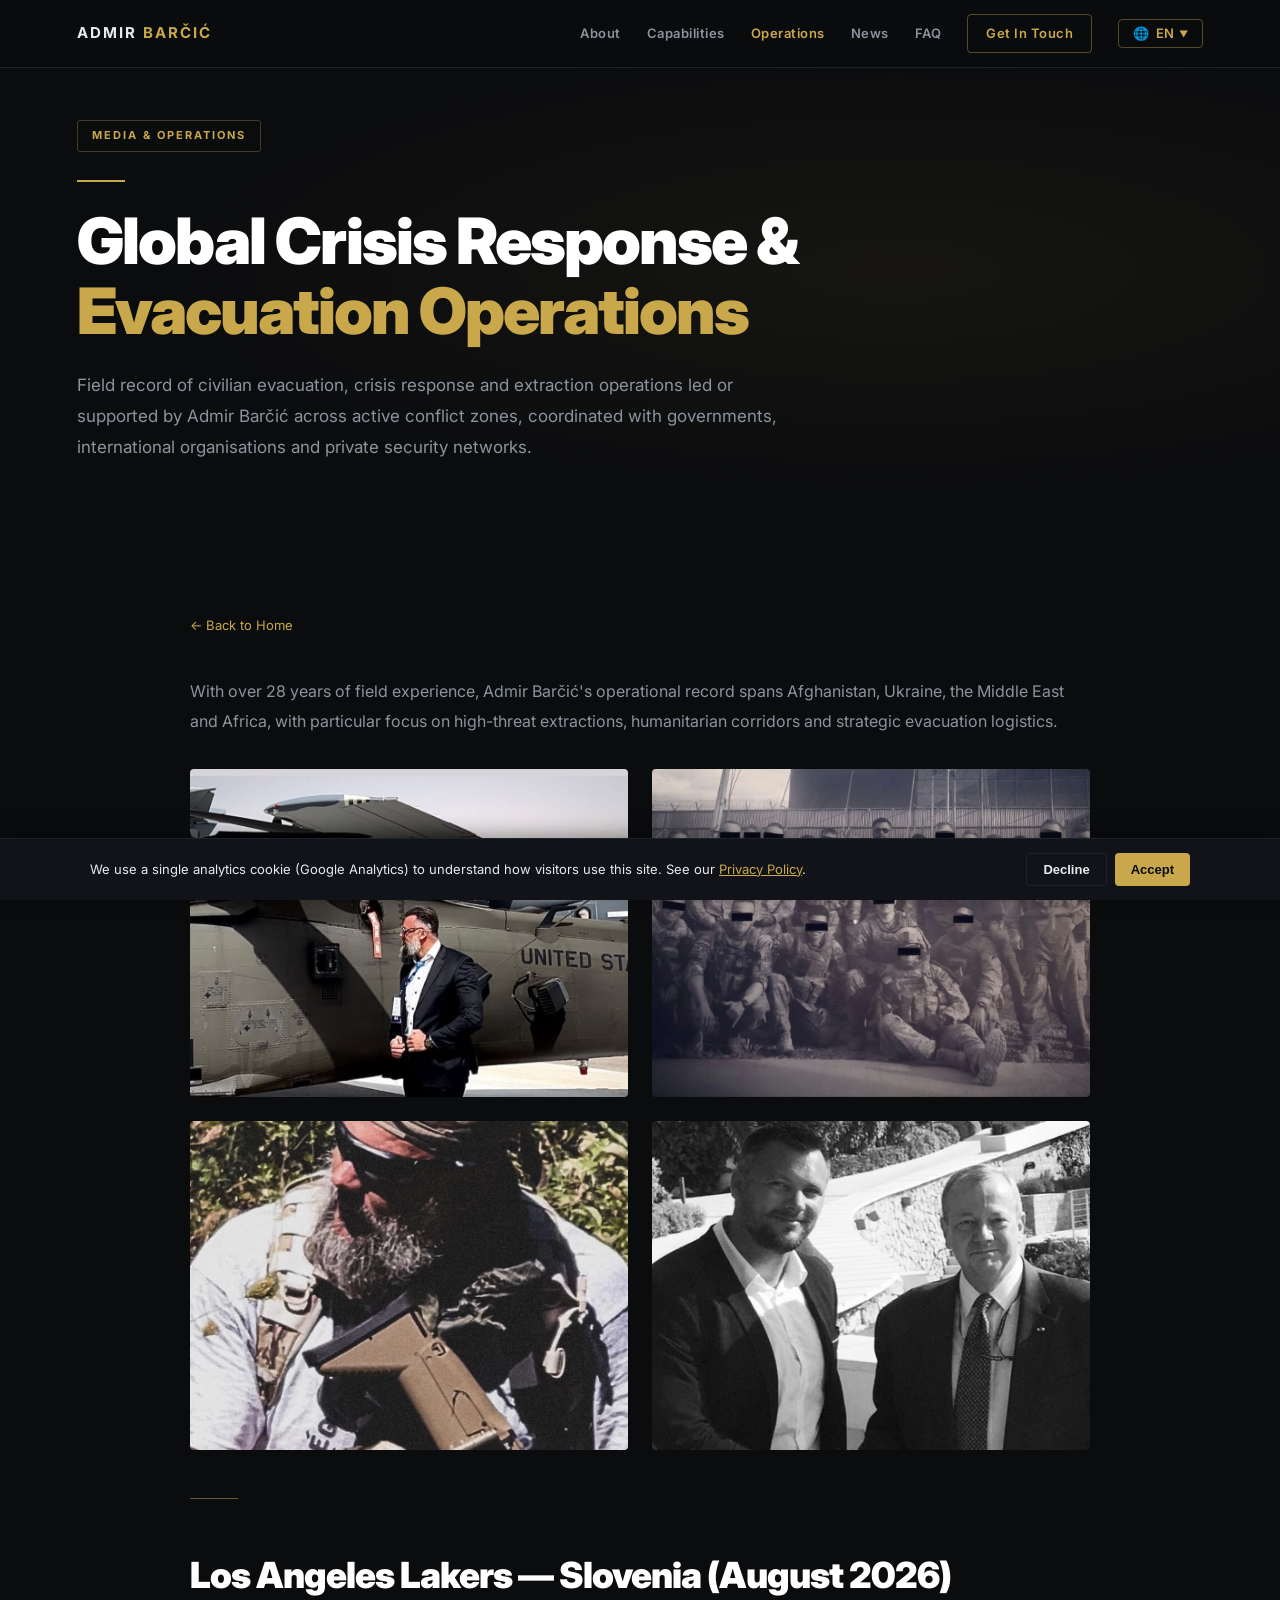
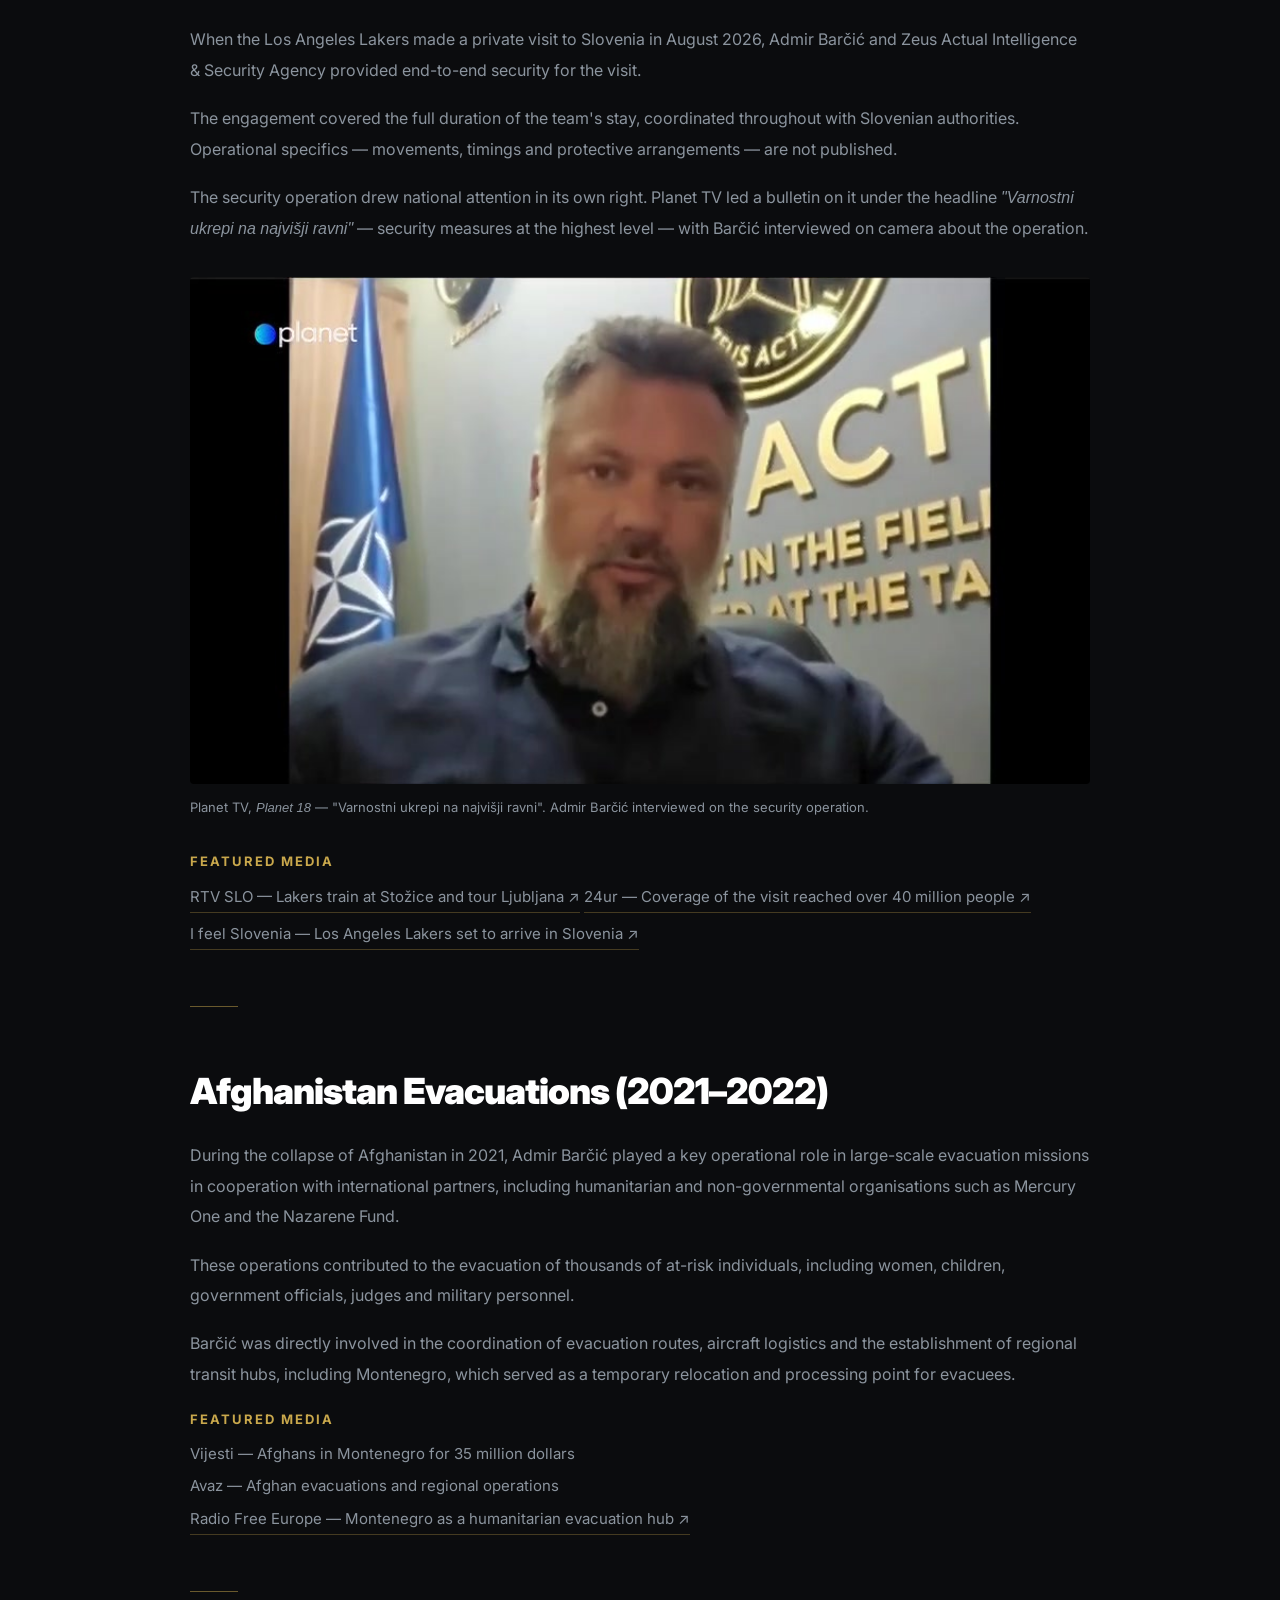
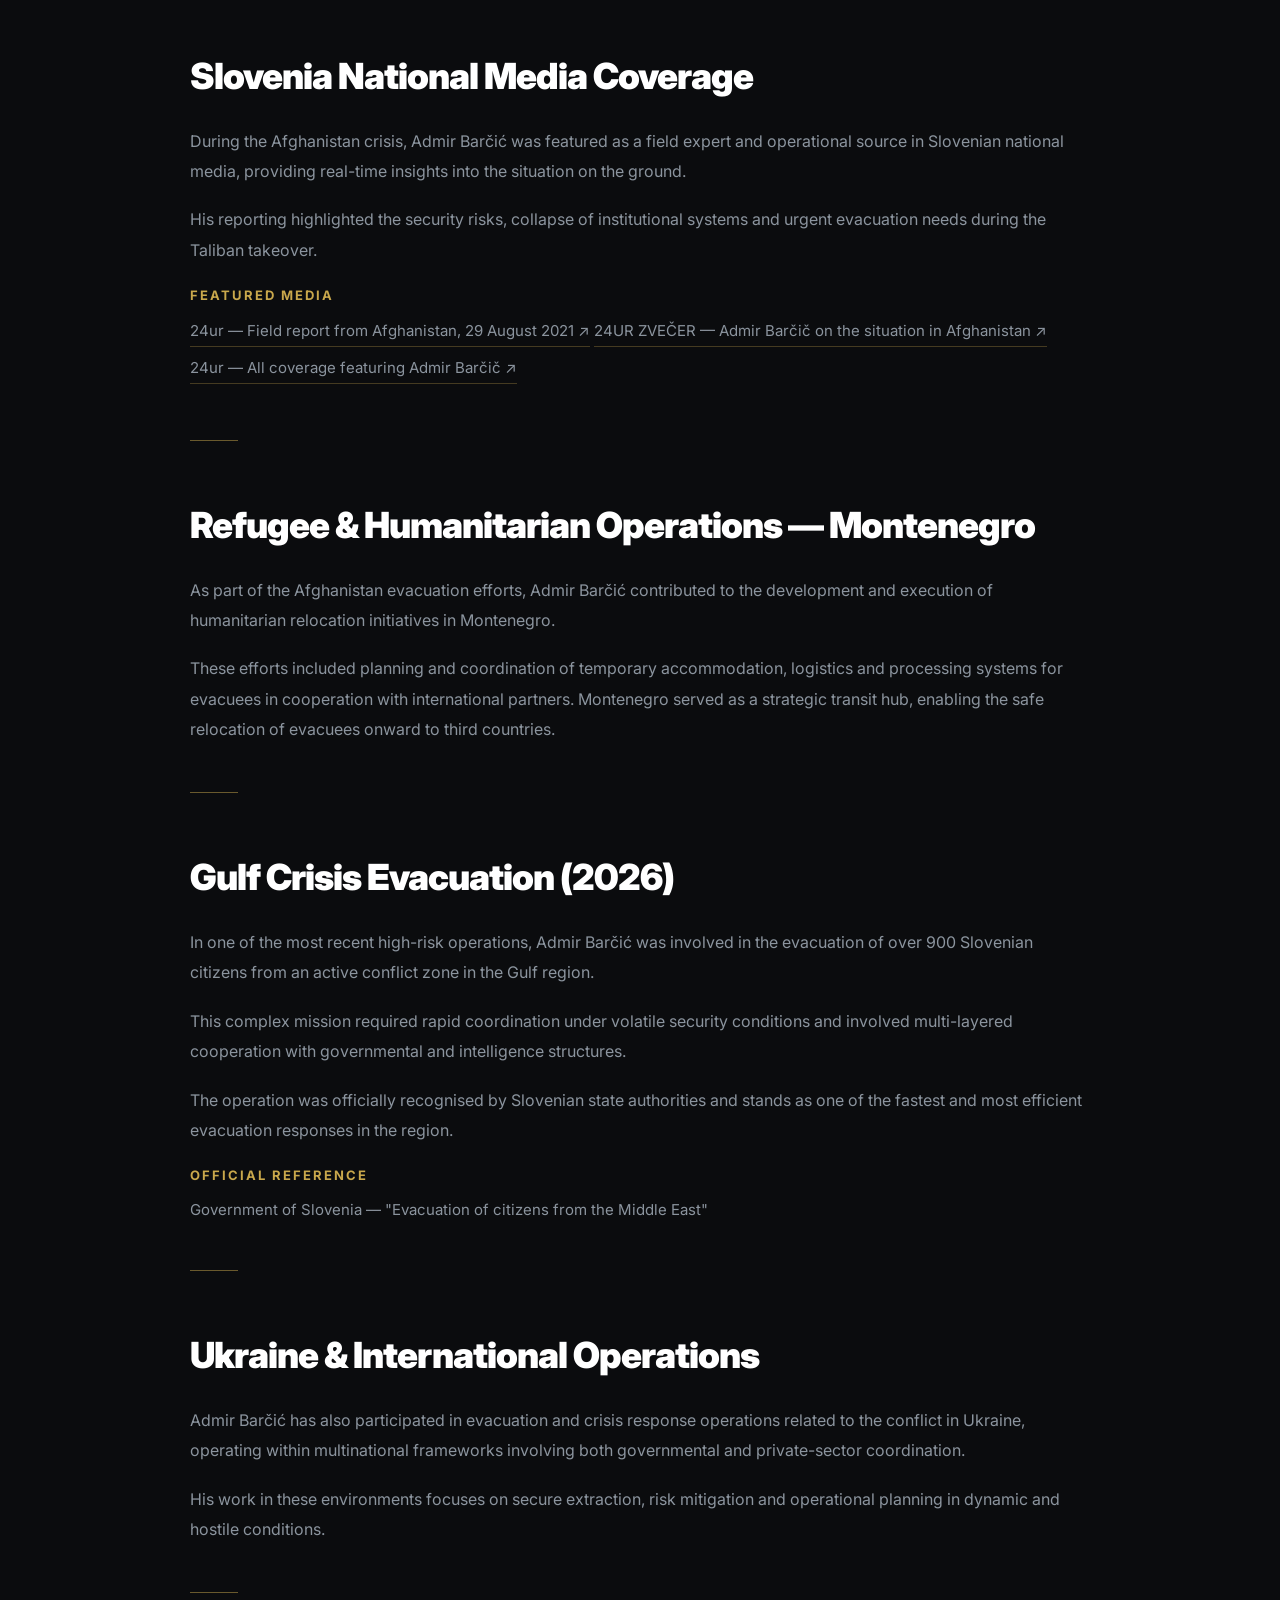
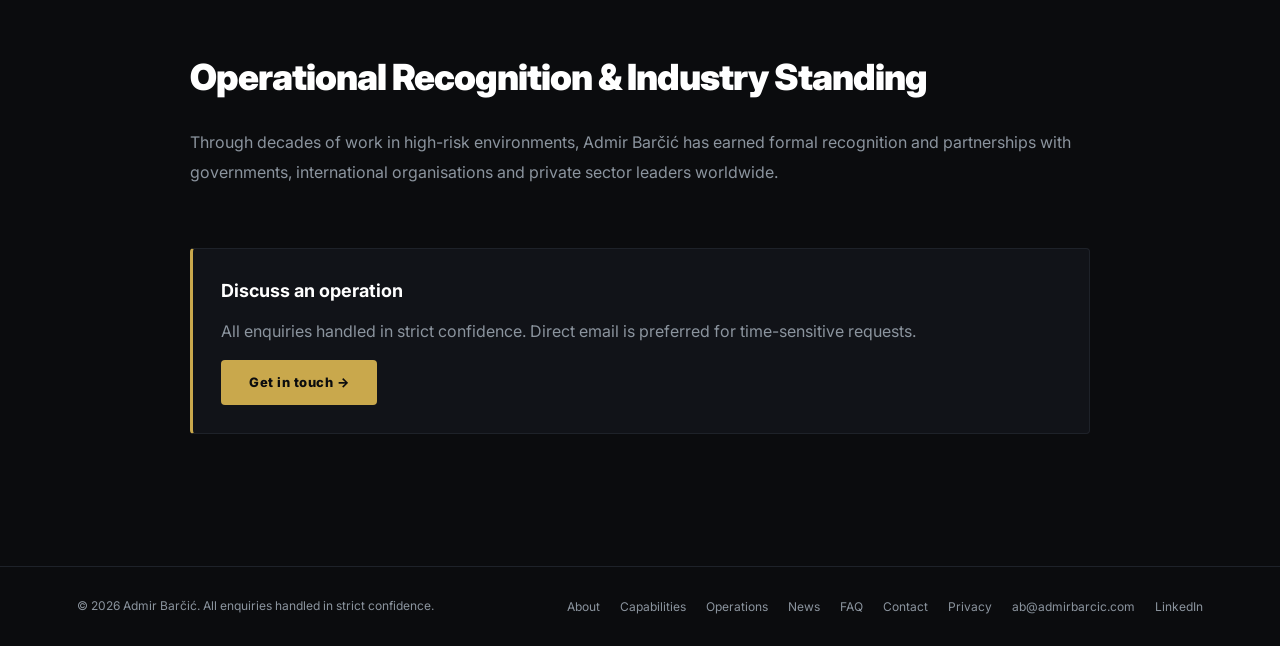
==== commit adb5fc6a: "Footer: LinkedIn profile link on every page (rel=me)" ====
--- a/operations/index.html
+++ b/operations/index.html
@@ -200,6 +200,7 @@
 <a href="/contact.html">Contact</a>
 <a href="/privacy.html">Privacy</a>
 <a href="mailto:ab@admirbarcic.com">ab@admirbarcic.com</a>
+<a href="https://www.linkedin.com/in/admir-barcic-194a5167/" target="_blank" rel="noopener me">LinkedIn</a>
 </div>
 </footer>
 
